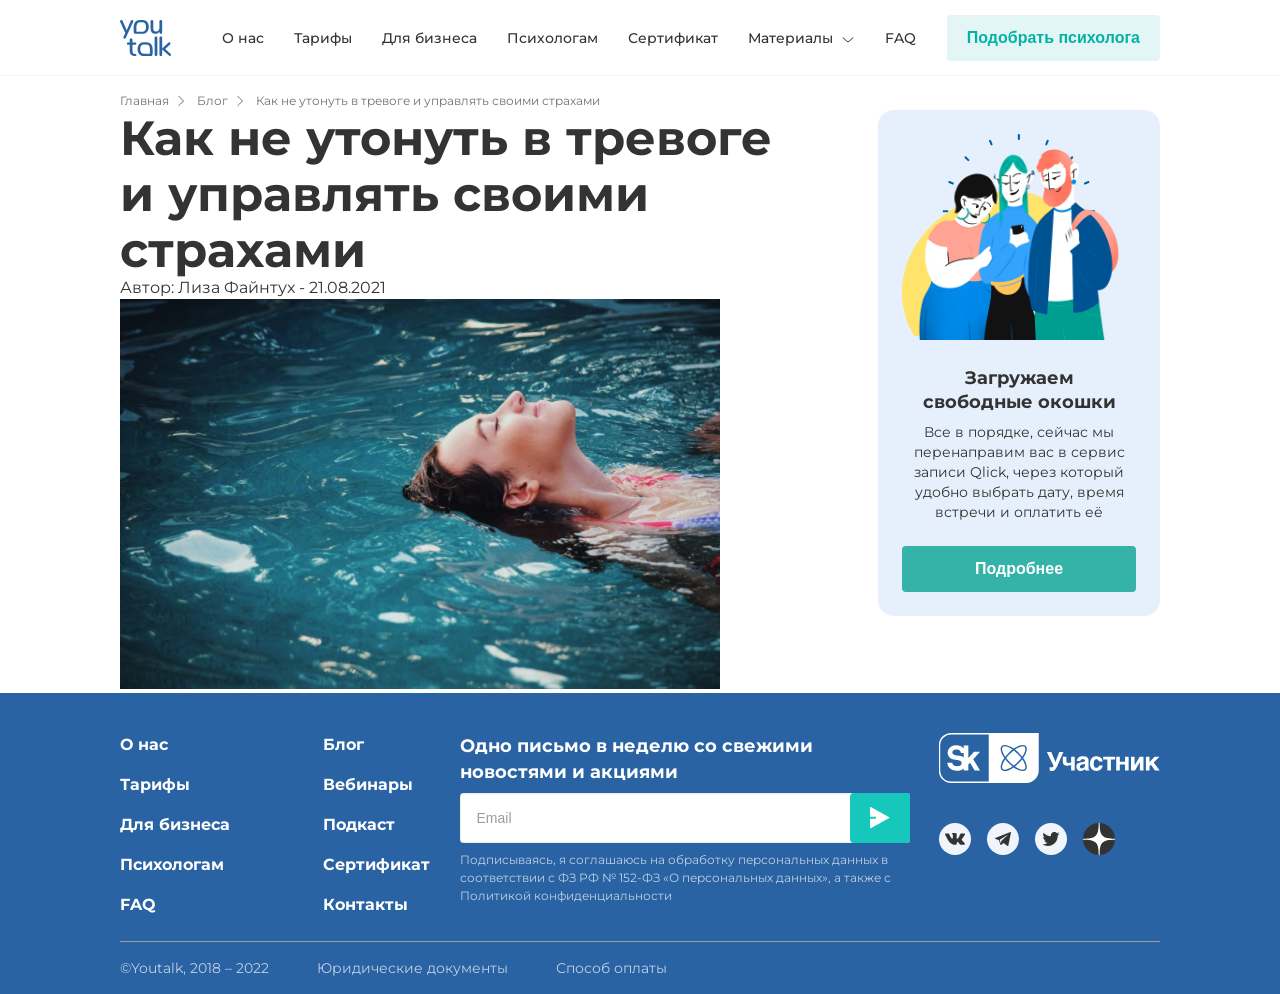
==== pages/article.html @ 2ba2e31b "implement windows card" ====
<!DOCTYPE html>
<html>
    <head>
        <link rel="stylesheet" href="/bundles/article.css">
    </head>
    <body>
        <header class="header">
            <div class="container header__payload">
                <div class="header__left-bar">
                    <!-- youtalk logo -->
                    <svg width="51" height="36" viewBox="0 0 51 36" fill="none" xmlns="http://www.w3.org/2000/svg">
                        <g clip-path="url(#clip0_4492_2245)">
                        <path d="M13.3302 1.2804C13.3303 1.11943 13.2953 0.960409 13.2279 0.814578C13.1604 0.668747 13.0621 0.539666 12.9398 0.436463C12.6952 0.205117 12.3717 0.0779848 12.0367 0.0815367C11.8038 0.0777518 11.5746 0.140646 11.3756 0.262943C11.1562 0.404074 10.9896 0.614972 10.902 0.862374L6.73786 10.2114L2.56334 0.84397C2.47188 0.611079 2.31107 0.412633 2.10314 0.276053C1.89521 0.139474 1.65042 0.0715042 1.40259 0.0815367C1.04757 0.079776 0.703499 0.205576 0.431833 0.436463C0.296375 0.538044 0.186622 0.670551 0.111538 0.823162C0.036454 0.975774 -0.00183214 1.14416 -0.000193683 1.31458C-0.00164511 1.48194 0.034856 1.64742 0.106512 1.79833L5.31166 12.9772L3.45342 16.9839C3.3752 17.1552 3.3293 17.3398 3.31809 17.5281C3.31575 17.6859 3.35009 17.8421 3.41834 17.9841C3.48659 18.1261 3.58685 18.25 3.71107 18.3458C3.95587 18.5555 4.26716 18.6694 4.58814 18.6665C4.82369 18.6655 5.05368 18.5941 5.24919 18.4614C5.46262 18.3199 5.62866 18.1164 5.72546 17.8778L13.2235 1.79833C13.2944 1.63509 13.3308 1.45867 13.3302 1.2804Z" fill="#2963A3"/>
                        <path d="M39.5071 12.5118C39.4991 12.6807 39.5263 12.8493 39.5868 13.0069C39.6473 13.1645 39.7399 13.3075 39.8585 13.4267C39.982 13.5416 40.1267 13.6306 40.2844 13.6888C40.442 13.747 40.6095 13.7732 40.7772 13.7659C41.1428 13.7818 41.5002 13.6536 41.774 13.4083C41.9002 13.2915 42.0001 13.1486 42.067 12.9894C42.1339 12.8302 42.1662 12.6584 42.1618 12.4855V1.3908C42.1708 1.21084 42.1431 1.03093 42.0804 0.862232C42.0178 0.693535 41.9214 0.539656 41.7974 0.410152C41.5163 0.179307 41.1644 0.0543847 40.8022 0.0567829C40.4399 0.0591811 40.0897 0.188751 39.8116 0.423298C39.6856 0.549219 39.587 0.700291 39.522 0.866874C39.457 1.03346 39.4271 1.21189 39.4343 1.3908V7.79787C39.4343 8.94064 39.115 9.85819 38.4765 10.5505C38.1492 10.8971 37.7523 11.1689 37.3123 11.3476C36.8724 11.5262 36.3997 11.6077 35.926 11.5864C35.029 11.5864 34.3636 11.3322 33.9298 10.8239C33.4961 10.3157 33.28 9.52693 33.2818 8.45777V1.3908C33.2908 1.21084 33.2631 1.03093 33.2005 0.862232C33.1378 0.693535 33.0414 0.539656 32.9174 0.410152C32.7839 0.287248 32.6274 0.192539 32.4571 0.131589C32.2868 0.0706386 32.1062 0.0446762 31.9258 0.0552264C31.7423 0.044194 31.5584 0.0698661 31.3846 0.130771C31.2109 0.191677 31.0508 0.286617 30.9134 0.410152C30.7882 0.538814 30.6911 0.692558 30.6284 0.861466C30.5656 1.03037 30.5386 1.2107 30.5491 1.3908V8.48932C30.5491 12.0508 32.1505 13.8316 35.3534 13.8316C36.2042 13.8433 37.0441 13.6371 37.7946 13.2322C38.523 12.833 39.1186 12.2258 39.5071 11.4865V12.5118Z" fill="#2963A3"/>
                        <path d="M15.3551 33.8917L14.5977 33.8364C13.8794 33.7821 13.3442 33.5551 12.992 33.1555C12.6432 32.7559 12.4714 32.1275 12.4714 31.2731V24.6767H15.1339C15.4483 24.7007 15.7604 24.6071 16.0109 24.4138C16.1171 24.3137 16.2 24.191 16.2536 24.0546C16.3071 23.9182 16.33 23.7715 16.3207 23.6251C16.329 23.4788 16.3055 23.3324 16.2521 23.1962C16.1986 23.0599 16.1163 22.9371 16.0109 22.8364C15.7647 22.6328 15.4515 22.5305 15.1339 22.5498H12.461V19.7419C12.4712 19.5607 12.4427 19.3794 12.3776 19.2103C12.3125 19.0411 12.2123 18.888 12.0837 18.7613C11.8092 18.5154 11.4508 18.3871 11.0843 18.4037C10.9052 18.3942 10.7261 18.4207 10.5572 18.4817C10.3883 18.5426 10.2331 18.6367 10.1005 18.7587C9.97531 18.8873 9.8782 19.0411 9.81544 19.21C9.75268 19.3789 9.72567 19.5592 9.73614 19.7393V22.5498H8.11734C7.79965 22.5299 7.48629 22.6323 7.24028 22.8364C7.13405 22.9366 7.05098 23.0592 6.997 23.1955C6.94302 23.3319 6.91945 23.4785 6.92797 23.6251C6.92797 24.3262 7.32443 24.6767 8.11734 24.6767H9.73614V31.0838C9.73614 32.6271 10.0953 33.797 10.8162 34.5857C11.5371 35.3745 12.6224 35.8267 14.0798 35.9371L14.8086 35.9897C15.2321 36.0514 15.6639 35.9701 16.037 35.7583C16.1722 35.6685 16.282 35.5447 16.3555 35.399C16.4289 35.2533 16.4636 35.0908 16.456 34.9275C16.4634 34.7955 16.4441 34.6633 16.3994 34.539C16.3547 34.4147 16.2854 34.3009 16.1957 34.2045C15.959 34.0065 15.6624 33.8961 15.3551 33.8917Z" fill="#2963A3"/>
                        <path d="M36.0118 16.4976C35.6534 16.4854 35.3031 16.6071 35.028 16.8394C34.8939 16.9653 34.7892 17.1198 34.7217 17.2917C34.6541 17.4637 34.6254 17.6486 34.6376 17.8332V34.683C34.6246 34.8657 34.6529 35.0489 34.7206 35.2189C34.7882 35.3888 34.8934 35.5409 35.028 35.6636C35.3067 35.8877 35.6558 36.0034 36.0118 35.9896C36.3648 36.0049 36.7111 35.8889 36.9851 35.6636C37.1159 35.5385 37.2176 35.3857 37.2828 35.2161C37.3481 35.0465 37.3753 34.8644 37.3625 34.683V17.8332C37.3745 17.6498 37.347 17.466 37.2819 17.2944C37.2167 17.1228 37.1155 16.9676 36.9851 16.8394C36.7147 16.606 36.3672 16.484 36.0118 16.4976Z" fill="#2963A3"/>
                        <path d="M50.5131 33.6997L45.2247 28.9831L50.0291 24.54C50.1683 24.4229 50.2814 24.2773 50.3608 24.1128C50.4402 23.9482 50.4841 23.7686 50.4897 23.5856C50.4811 23.2483 50.3445 22.9273 50.1081 22.689C49.8716 22.4506 49.5536 22.3133 49.2197 22.3053C48.8832 22.327 48.5664 22.473 48.3296 22.7154L42.1771 28.5204V17.8332C42.1897 17.6498 42.1624 17.4658 42.0972 17.2941C42.032 17.1225 41.9305 16.9673 41.7997 16.8394C41.5303 16.606 41.1836 16.4839 40.829 16.4976C40.4698 16.4853 40.1186 16.6069 39.8426 16.8394C39.7085 16.9653 39.6038 17.1198 39.5363 17.2918C39.4687 17.4637 39.44 17.6487 39.4522 17.8332V34.6593C39.44 34.8443 39.4687 35.0296 39.5362 35.202C39.6037 35.3743 39.7084 35.5293 39.8426 35.6557C40.119 35.8873 40.4701 36.008 40.829 35.9949C41.1833 36.0094 41.53 35.8882 41.7997 35.6557C41.9306 35.5273 42.0321 35.3717 42.0973 35.1996C42.1624 35.0275 42.1897 34.8431 42.1771 34.6593V29.6115L48.8969 35.6084C49.1412 35.8532 49.4716 35.9903 49.8156 35.9896C49.9738 35.9905 50.1303 35.9568 50.2745 35.891C50.4187 35.8253 50.5471 35.7289 50.6511 35.6084C50.8844 35.3667 51.0135 35.0416 51.0102 34.704C51.0095 34.5092 50.9643 34.3173 50.8781 34.1431C50.7918 33.9689 50.667 33.8171 50.5131 33.6997Z" fill="#2963A3"/>
                        <path d="M15.3343 13.8212H22.33C23.5218 13.8473 24.6994 13.5563 25.7446 12.9773C26.719 12.417 27.5076 11.5782 28.0114 10.5664C28.5603 9.4342 28.8325 8.18555 28.8052 6.92515C28.8357 5.65685 28.5634 4.39979 28.0114 3.26021C27.5092 2.24593 26.7203 1.40505 25.7446 0.844087C24.6994 0.265099 23.5218 -0.0259512 22.33 0.000152312H20.1204C18.9295 -0.0259836 17.7527 0.265083 16.7085 0.844087C15.7316 1.40353 14.9423 2.24482 14.4416 3.26021C13.8888 4.39956 13.6156 5.65664 13.6452 6.92515V10.7794C13.6452 13.001 14.2074 13.8212 15.3343 13.8212ZM17.3695 3.41796C18.0184 2.61171 18.9354 2.20858 20.1204 2.20858H22.33C23.5168 2.20858 24.4346 2.61346 25.0835 3.42322C25.7325 4.23297 26.056 5.40028 26.0543 6.92515C26.0543 8.4693 25.7351 9.64099 25.0966 10.4402C24.4581 11.2395 23.5359 11.64 22.33 11.6417H16.43C16.43 11.6417 16.3962 8.46842 16.3962 6.92515C16.3962 5.38188 16.7215 4.23034 17.3695 3.41796Z" fill="#2963A3"/>
                        <path d="M29.6094 23.023C28.5657 22.4423 27.3887 22.1502 26.1974 22.1764H23.9878C22.7959 22.1515 21.6184 22.4434 20.5733 23.023C19.5977 23.5829 18.8087 24.4229 18.3064 25.4365C17.7604 26.5777 17.4927 27.8343 17.5257 29.1014C17.4952 30.3607 17.7629 31.609 18.3064 32.7427C18.8095 33.755 19.5983 34.594 20.5733 35.1536C21.6186 35.7322 22.7961 36.0232 23.9878 35.9975H30.9836C32.1131 35.9975 32.6726 35.1772 32.6726 32.9478V29.1014C32.7029 27.8328 32.4297 26.5756 31.8762 25.4365C31.3756 24.4218 30.5862 23.5813 29.6094 23.023ZM29.8879 33.818H23.9878C22.7855 33.818 21.8633 33.4184 21.2213 32.6191C20.5793 31.8199 20.261 30.6473 20.2662 29.1014C20.2662 27.5731 20.5898 26.4057 21.2369 25.5995C21.8841 24.7932 22.8011 24.3884 23.9878 24.3849H26.1974C27.3842 24.3849 28.302 24.7897 28.951 25.5995C29.5999 26.4092 29.9261 27.5766 29.9295 29.1014C29.9295 30.6447 29.8879 33.818 29.8879 33.818Z" fill="#2963A3"/>
                        </g>
                        <defs>
                        <clipPath id="clip0_4492_2245">
                        <rect width="51" height="36" fill="white"/>
                        </clipPath>
                        </defs>
                    </svg>
                    <ul class="header__links">
                        <li><a class="header__link" href="#">О нас</a></li>
                        <li><a class="header__link" href="#">Тарифы</a></li>
                        <li><a class="header__link" href="#">Для бизнеса</a></li>
                        <li><a class="header__link" href="#">Психологам</a></li>
                        <li><a class="header__link" href="#">Сертификат</a></li>
                        <li>
                            <a class="header__link" href="#">
                                Материалы
                                <svg width="14" height="14" viewBox="0 0 14 14" fill="none" xmlns="http://www.w3.org/2000/svg">
                                <path d="M2.09998 4.8999L6.99998 9.0999L11.9 4.8999" stroke="#333333" stroke-linecap="round" stroke-linejoin="round"/>
                                </svg>
                            </a>
                        </li>
                        <li><a class="header__link" href="#">FAQ</a></li>
                    </ul>
                </div>
                <button class="button button_variant_inverse header__pick-up-button">Подобрать психолога</button>
                <button class="header__menu-button">
                    <svg width="18" height="18" viewBox="0 0 18 18" fill="none" xmlns="http://www.w3.org/2000/svg">
                    <path d="M0 3C0 2.44772 0.447715 2 1 2H17C17.5523 2 18 2.44772 18 3C18 3.55228 17.5523 4 17 4H1C0.447716 4 0 3.55228 0 3ZM0 9C0 8.44772 0.447715 8 1 8H17C17.5523 8 18 8.44772 18 9C18 9.55228 17.5523 10 17 10H1C0.447716 10 0 9.55228 0 9ZM0 15C0 14.4477 0.447715 14 1 14H17C17.5523 14 18 14.4477 18 15C18 15.5523 17.5523 16 17 16H1C0.447716 16 0 15.5523 0 15Z" fill="#03B2A5"/>
                    </svg>  
                </button>
            </div>
        </header>
        <main class="container">
            <div class="breadcrumbs breadcrumbs_with-gap">
                <a href="#">Главная</a>
                <div class="breadcrumbs__separator">
                    <svg width="16" height="16" viewBox="0 0 16 16" fill="none" xmlns="http://www.w3.org/2000/svg">
                    <g clip-path="url(#clip0_4492_2226)">
                    <path d="M5.8125 12.6875L7.375 11.125L10.5 8L7.375 4.875L5.8125 3.3125" stroke="#333333" stroke-opacity="0.7" stroke-linecap="round" stroke-linejoin="round"/>
                    </g>
                    <defs>
                    <clipPath id="clip0_4492_2226">
                    <rect width="16" height="16" fill="white" transform="matrix(0 1 1 0 0 0)"/>
                    </clipPath>
                    </defs>
                    </svg>
                </div>
                <a href="#">Блог</a>
                <div class="breadcrumbs__separator">
                    <svg width="16" height="16" viewBox="0 0 16 16" fill="none" xmlns="http://www.w3.org/2000/svg">
                    <g clip-path="url(#clip0_4492_2226)">
                    <path d="M5.8125 12.6875L7.375 11.125L10.5 8L7.375 4.875L5.8125 3.3125" stroke="#333333" stroke-opacity="0.7" stroke-linecap="round" stroke-linejoin="round"/>
                    </g>
                    <defs>
                    <clipPath id="clip0_4492_2226">
                    <rect width="16" height="16" fill="white" transform="matrix(0 1 1 0 0 0)"/>
                    </clipPath>
                    </defs>
                    </svg>
                </div>
                <a href="#">
                    Как не утонуть в тревоге и управлять своими страхами
                </a>
            </div>
            <div class="article-payload">
                <div class="article-col">
                    <h1 class="title article__title">
                        Как не утонуть в тревоге и управлять своими страхами
                    </h1>
                    <div>
                        Автор: Лиза Файнтух - 21.08.2021
                    </div>
                    <img src="/assets/images/swimming.png" alt="Article Image" />
                </div>
                <div class="promo-cards-col">
                    <div class="promo-card-windows">
                        <div class="promo-card-windows__image-container">                     
                            <img class="promo-card-windows__image" src="/assets/images/people.png" alt="People" />
                            <div class="promo-card-windows__image-round">
                                <svg width="194" height="145" viewBox="0 0 194 145" fill="none" xmlns="http://www.w3.org/2000/svg">
                                <path d="M91.8184 1.99722C2.36349 20.8149 -37.3092 120.636 44.7972 179.284C126.904 237.931 194.489 178.708 193.796 122.057C193.104 65.4061 165.931 -13.5885 91.8184 1.99722Z" fill="#FFE36B"/>
                                </svg>
                            </div>
                            <div class="promo-card-windows__image-background">
                                <svg width="153" height="133" viewBox="0 0 153 133" fill="none" xmlns="http://www.w3.org/2000/svg">
                                <path fill-rule="evenodd" clip-rule="evenodd" d="M130.354 130.299C130.782 130.72 130.793 131.413 130.37 131.84C129.948 132.268 129.262 132.257 128.845 131.824L126.193 129.065C125.809 128.665 125.818 128.026 126.208 127.632C126.598 127.237 127.23 127.227 127.626 127.616L130.354 130.299ZM7.21124 107.369C6.66258 107.608 6.02542 107.353 5.79651 106.795C5.56761 106.237 5.83901 105.6 6.39418 105.376L9.93015 103.953C10.4423 103.746 11.0222 104 11.2334 104.515C11.4446 105.03 11.2118 105.623 10.7057 105.844L7.21124 107.369ZM146.344 105.376C146.899 105.6 147.17 106.237 146.942 106.795C146.713 107.353 146.075 107.608 145.527 107.369L142.032 105.844C141.526 105.623 141.293 105.03 141.505 104.515C141.716 104 142.296 103.746 142.808 103.953L146.344 105.376ZM1.09337 78.3131C0.493703 78.3216 4.74865e-06 77.8368 4.80167e-06 77.2303C4.85469e-06 76.6239 0.493688 76.1391 1.09334 76.1476L4.88917 76.2011C5.44349 76.2089 5.88587 76.6697 5.88587 77.2303C5.88587 77.791 5.44349 78.2518 4.88916 78.2596L1.09337 78.3131ZM152.738 77.2304C152.738 77.8368 152.244 78.3216 151.645 78.3131L147.849 78.2596C147.295 78.2518 146.852 77.791 146.852 77.2304C146.852 76.6697 147.295 76.2089 147.849 76.2011L151.645 76.1476C152.244 76.1391 152.738 76.6239 152.738 77.2304ZM6.39419 49.0847C5.83901 48.8612 5.56762 48.2239 5.79652 47.6657C6.02543 47.1075 6.66259 46.8527 7.21125 47.0921L10.7056 48.617C11.2118 48.8378 11.4446 49.4309 11.2334 49.9458C11.0223 50.4607 10.4423 50.7143 9.93015 50.5081L6.39419 49.0847ZM145.527 47.0921C146.075 46.8527 146.713 47.1075 146.942 47.6657C147.17 48.2239 146.899 48.8612 146.344 49.0847L142.808 50.5081C142.296 50.7143 141.716 50.4607 141.505 49.9458C141.293 49.4309 141.526 48.8378 142.032 48.617L145.527 47.0921ZM128.845 22.6366C129.262 22.2033 129.948 22.193 130.37 22.6203C130.793 23.0476 130.782 23.7409 130.354 24.1621L127.626 26.8443C127.23 27.2333 126.598 27.2237 126.208 26.8292C125.818 26.4346 125.809 25.7955 126.193 25.3955L128.845 22.6366ZM22.3841 24.1621C21.9557 23.7409 21.9454 23.0476 22.368 22.6203C22.7905 22.193 23.476 22.2034 23.8926 22.6366L26.5449 25.3955C26.9295 25.7955 26.92 26.4346 26.5299 26.8292C26.1397 27.2237 25.5078 27.2333 25.1122 26.8443L22.3841 24.1621ZM46.5669 7.29266C46.3302 6.73782 46.5821 6.09348 47.1341 5.862C47.686 5.63051 48.3162 5.90494 48.5372 6.46639L49.9448 10.0423C50.1487 10.5602 49.8979 11.1466 49.3888 11.3602C48.8796 11.5737 48.2931 11.3383 48.0747 10.8265L46.5669 7.29266ZM104.201 6.46638C104.422 5.90494 105.052 5.63051 105.604 5.862C106.156 6.09349 106.408 6.73783 106.171 7.29267L104.663 10.8265C104.445 11.3383 103.858 11.5737 103.349 11.3602C102.84 11.1466 102.589 10.5601 102.793 10.0422L104.201 6.46638ZM76.369 0.000100135C76.9687 0.000100188 77.4481 0.499353 77.4397 1.10578L77.3868 4.94441C77.3791 5.50498 76.9234 5.95235 76.369 5.95235C75.8146 5.95235 75.359 5.50497 75.3513 4.94439L75.2983 1.1058C75.29 0.499368 75.7693 0.000100083 76.369 0.000100135Z" fill="#0063A8"/>
                                </svg>    
                            </div>
                        </div>
                        <div>
                            <h5 class="promo-card-windows__title">
                                Загружаем <br>
                                свободные окошки       
                            </h5>
                            <p class="promo-card-windows__description">
                                Все в порядке, сейчас мы перенаправим вас в сервис записи Qlick, через который удобно выбрать дату,  время встречи и оплатить её
                            </p>
                        </div>
                        <button class="button button_variant_primary">
                            Подробнее
                        </button>
                    </div>
                </div>
            </div>
        </main>
        <footer class="footer">
            <div class="container footer__container">
                <div class="footer__payload">
                    <div class="footer__links-block">
                        <ul class="footer__links">
                            <li><a class="footer__link" href="#">О нас</a></li>
                            <li><a class="footer__link" href="#">Тарифы</a></li>
                            <li><a class="footer__link" href="#">Для бизнеса</a></li>
                            <li><a class="footer__link" href="#">Психологам</a></li>
                            <li><a class="footer__link" href="#">FAQ</a></li>
                        </ul>
                        <ul class="footer__links">
                            <li><a class="footer__link" href="#">Блог</a></li>
                            <li><a class="footer__link" href="#">Вебинары</a></li>
                            <li><a class="footer__link" href="#">Подкаст</a></li>
                            <li><a class="footer__link" href="#">Сертификат</a></li>
                            <li><a class="footer__link" href="#">Контакты</a></li>
                        </ul>
                    </div>
                    <div class="subscribe-form footer__form">
                        <h5 class="subscribe-form__header">
                            Одно письмо в неделю со свежими новостями и акциями
                        </h5>
                        <div class="input-container">
                            <input class="input-container__input" type="email" placeholder="Email" />
                            <button class="input-container__button">
                                <svg width="20" height="22" viewBox="0 0 20 22" fill="none" xmlns="http://www.w3.org/2000/svg">
                                <path d="M0 11.6539H6V9.65391H0V0.499914C1.48755e-05 0.413029 0.0226703 0.327647 0.0657334 0.252184C0.108797 0.176722 0.170781 0.113783 0.245577 0.0695715C0.320372 0.0253602 0.405398 0.00140242 0.492273 5.97216e-05C0.579148 -0.00128298 0.664873 0.0200357 0.741 0.0619144L19.203 10.2159C19.2814 10.2591 19.3468 10.3225 19.3923 10.3995C19.4378 10.4766 19.4618 10.5644 19.4618 10.6539C19.4618 10.7434 19.4378 10.8313 19.3923 10.9083C19.3468 10.9853 19.2814 11.0488 19.203 11.0919L0.741 21.2459C0.664873 21.2878 0.579148 21.3091 0.492273 21.3078C0.405398 21.3064 0.320372 21.2825 0.245577 21.2383C0.170781 21.194 0.108797 21.1311 0.0657334 21.0556C0.0226703 20.9802 1.48755e-05 20.8948 0 20.8079V11.6539Z" fill="white"/>
                                </svg>                                    
                            </button>
                        </div>
                        <p class="subscribe-form__disclaimer">
                            Подписываясь, я соглашаюсь на обработку персональных данных в соответствии с ФЗ РФ № 152-ФЗ «О персональных данных», а также с Политикой конфиденциальности
                        </p>
                    </div>
                    <div class="footer__social-links">
                        <div class="svg-container">
                            <svg width="221" height="50" viewBox="0 0 221 50" fill="none" xmlns="http://www.w3.org/2000/svg">
                            <g clip-path="url(#clip0_4492_1623)">
                            <path d="M83.2307 23.751C86.2668 19.2628 87.1299 15.3838 85.7388 13.9927C85.3022 13.5662 84.6421 13.3428 83.779 13.3428C81.8801 13.3428 79.0775 14.409 75.9805 16.5008C77.2701 17.4959 78.5597 18.623 79.829 19.8923C81.0983 21.1616 82.2355 22.4512 83.2205 23.7408L83.2307 23.751Z" fill="white"/>
                            <path d="M69.646 19.9021C70.9152 18.6328 72.2049 17.4955 73.4945 16.5105C70.3974 14.4187 67.5948 13.3525 65.6959 13.3525C64.8429 13.3525 64.1728 13.5658 63.7361 14.0024C62.345 15.3936 63.2081 19.2624 66.2442 23.7607C67.2394 22.4711 68.3767 21.1815 69.6358 19.9122L69.646 19.9021Z" fill="white"/>
                            <path d="M82.3354 24.9998C81.3403 23.6695 80.1624 22.2987 78.8017 20.938C77.441 19.5773 76.0702 18.3994 74.74 17.4043C73.4098 18.3994 72.0389 19.5773 70.6782 20.938C69.3176 22.2987 68.1397 23.6695 67.1445 24.9998C68.1397 26.33 69.3176 27.7008 70.6782 29.0615C72.0389 30.4222 73.4098 31.6001 74.74 32.5952C76.0702 31.6001 77.441 30.4222 78.8017 29.0615C80.1624 27.7008 81.3403 26.33 82.3354 24.9998Z" fill="white"/>
                            <path d="M66.256 26.249C63.2198 30.7372 62.3567 34.6162 63.7478 36.0073C65.139 37.3985 69.0078 36.5354 73.5062 33.4891C72.2166 32.4939 70.927 31.3567 69.6577 30.0975C68.3884 28.8282 67.2511 27.5386 66.2661 26.249H66.256Z" fill="white"/>
                            <path d="M52.0269 0H12.2422C5.33723 0 -0.257812 5.59505 -0.257812 12.5V37.5C-0.257812 44.405 5.33723 50 12.2422 50H87.2422C94.1471 50 99.7422 44.405 99.7422 37.5V0H52.0269ZM49.7422 48.5378H12.2422C6.15974 48.5378 1.20441 43.5825 1.20441 37.5V12.5C1.20441 6.41755 6.15974 1.46223 12.2422 1.46223H49.7422V48.5378ZM86.7751 37.0329C86.0541 37.7539 85.0184 38.0991 83.7897 38.0991C81.3628 38.0991 78.1236 36.7689 74.7422 34.3928C71.3608 36.7689 68.1216 38.0991 65.6947 38.0991C64.4558 38.0991 63.4302 37.7539 62.7093 37.0329C60.5667 34.8903 61.7548 30.1076 65.3393 25C61.7548 19.8924 60.5667 15.1097 62.7093 12.9671C64.8519 10.8245 69.6346 12.0126 74.7422 15.5971C79.8498 12.0126 84.6325 10.8245 86.7751 12.9671C88.9177 15.1097 87.7296 19.8924 84.1451 25C87.7296 30.1076 88.9177 34.8903 86.7751 37.0329Z" fill="white"/>
                            <path d="M79.8407 30.0975C78.5714 31.3668 77.2818 32.5041 75.9922 33.4891C80.4804 36.5252 84.3594 37.3883 85.7505 36.0073C87.1417 34.6162 86.2785 30.7474 83.2424 26.249C82.2473 27.5386 81.11 28.8282 79.8508 30.0975H79.8407Z" fill="white"/>
                            <path d="M10.2926 15.2113C8.95222 16.8867 8.35312 19.1715 8.76945 21.0297C9.84581 25.8429 14.3137 26.6146 17.5936 27.0411C20.1829 27.3762 22.6606 27.8534 22.5997 30.1585C22.5286 32.5549 19.8275 33.1438 18.0505 33.1438C13.4303 33.1438 13.278 29.732 13.278 29.732H8.3125C8.38358 31.0114 8.76945 33.0728 10.3535 34.8396C12.0798 36.7791 14.6793 37.7539 18.0607 37.7539C20.6602 37.7539 23.0261 36.9111 24.7118 35.4083V37.4696H29.3421V31.5699L30.977 29.7726L35.6582 37.4696H41.0501L34.2365 26.2084L41.0501 18.745H35.0489L29.3421 25.0001V12.5001H24.7118V15.526C24.5595 15.3331 24.397 15.1402 24.2244 14.9472C22.5387 13.1601 20.1119 12.2563 17.0046 12.2563C13.4201 12.2563 11.3791 13.8607 10.2926 15.2113ZM17.0859 16.5923C19.1675 16.5923 21.2491 17.0594 22.0412 19.9533H24.7016V24.3806C21.3811 21.6491 14.1716 23.3652 13.3998 19.9635C12.9937 18.1763 14.7707 16.5923 17.0859 16.5923Z" fill="white"/>
                            <path d="M111.538 34.3421C111.852 34.4437 112.208 34.4944 112.624 34.4944C113.142 34.4944 113.558 34.3421 113.873 34.0273C114.188 33.7125 114.391 33.2962 114.493 32.8393L107.902 18.8872H112.289L116.513 28.8994L120.22 18.8872H124.393L118.453 32.6362C117.671 34.4538 116.869 35.8043 115.985 36.6573C115.102 37.5407 114.147 37.9774 113.081 37.9774C112.716 37.9774 112.431 37.9774 112.198 37.9266C111.934 37.8961 111.731 37.8454 111.548 37.7946L111.05 37.6423C110.918 37.5915 110.786 37.5407 110.664 37.5103V33.9867C110.898 34.139 111.182 34.271 111.517 34.3523L111.538 34.3421Z" fill="white"/>
                            <path d="M131.543 32.2707C131.279 32.3519 130.995 32.4027 130.69 32.4737C130.375 32.5245 130.04 32.5753 129.705 32.6058C129.37 32.6565 129.035 32.6565 128.72 32.6565C127.918 32.6565 127.238 32.5753 126.618 32.4534C126.019 32.3011 125.501 32.0879 125.085 31.7833C124.669 31.4685 124.354 31.0521 124.151 30.5343C123.948 30.0367 123.836 29.4173 123.836 28.6963V23.7207H127.41V27.9957C127.41 28.3815 127.461 28.7268 127.563 28.9502C127.644 29.2142 127.796 29.4173 127.999 29.5696C128.202 29.7219 128.436 29.8336 128.751 29.8844C129.065 29.9352 129.421 29.9656 129.837 29.9656C130.457 29.9656 130.924 29.9149 131.289 29.8133C131.655 29.6813 131.939 29.5493 132.142 29.4274V23.7207H135.717V37.5205H132.142V32.0777C131.99 32.1285 131.777 32.2097 131.523 32.2808L131.543 32.2707Z" fill="white"/>
                            <path d="M149.588 35.7945C149.619 36.0585 149.69 36.2921 149.771 36.4139C149.852 36.5967 149.923 36.6983 150.035 36.7795C150.137 36.8607 150.218 36.9115 150.35 36.9318V37.5005H146.38L146.176 36.8506C146.075 36.5866 146.044 36.2819 146.044 35.8859L145.242 36.6881C144.958 36.9217 144.674 37.1247 144.339 37.3075C144.003 37.4903 143.638 37.6426 143.201 37.7442C142.765 37.8457 142.247 37.8965 141.648 37.8965C141.049 37.8965 140.46 37.8152 139.932 37.6325C139.414 37.4497 138.977 37.1654 138.581 36.8303C138.215 36.4647 137.911 36.0281 137.698 35.4797C137.495 34.9619 137.383 34.3425 137.383 33.6418C137.383 33.0732 137.464 32.5553 137.647 32.0577C137.83 31.5602 138.083 31.154 138.398 30.7884C138.733 30.4229 139.129 30.1182 139.586 29.8847C140.053 29.6207 140.571 29.4684 141.17 29.3871L144.674 28.8693C144.806 28.8388 144.938 28.8388 145.09 28.788C145.242 28.7576 145.374 28.7068 145.506 28.6052C145.638 28.524 145.74 28.4225 145.821 28.2905C145.902 28.1381 145.953 27.9554 145.953 27.7218C145.953 27.4883 145.902 27.2852 145.852 27.1024C145.77 26.8993 145.648 26.7368 145.486 26.6048C145.303 26.4525 145.1 26.3408 144.816 26.2697C144.531 26.1885 144.166 26.1682 143.75 26.1682C143.252 26.1682 142.897 26.219 142.612 26.3002C142.298 26.4018 142.064 26.5642 141.912 26.7165C141.729 26.8993 141.597 27.1024 141.526 27.3156L141.373 28.0671H137.799C137.799 27.9148 137.83 27.6812 137.88 27.3664C137.931 27.0821 138.033 26.747 138.195 26.3814C138.327 26.0464 138.561 25.6808 138.815 25.3152C139.079 24.9497 139.414 24.6146 139.881 24.2998C140.297 24.0155 140.845 23.7515 141.465 23.5687C142.084 23.3859 142.815 23.2844 143.699 23.2539C144.917 23.2539 145.933 23.3859 146.705 23.6195C147.456 23.8835 148.055 24.2186 148.492 24.6044C148.908 25.0208 149.192 25.4574 149.345 25.955C149.477 26.4525 149.548 26.9399 149.548 27.4375V34.7486C149.548 35.165 149.578 35.5 149.629 35.7641L149.588 35.7945ZM145.283 31.0728C145.049 31.1743 144.765 31.2758 144.399 31.3368L143.445 31.5195C143.029 31.6008 142.663 31.6719 142.358 31.7836C142.044 31.8851 141.79 32.0171 141.577 32.1694C141.373 32.3522 141.211 32.5553 141.109 32.7888C141.008 33.0224 140.957 33.3067 140.957 33.6723C140.957 33.9566 141.008 34.2206 141.089 34.4237C141.191 34.6572 141.323 34.8096 141.505 34.972C141.658 35.104 141.841 35.236 142.054 35.2868C142.287 35.368 142.521 35.3883 142.785 35.3883C142.917 35.3883 143.1 35.3579 143.303 35.3376C143.506 35.3071 143.719 35.2563 143.973 35.1853C144.207 35.0837 144.44 34.9822 144.674 34.8197C144.907 34.6877 145.11 34.4846 145.293 34.2511C145.496 34.0175 145.659 33.7332 145.76 33.3676C145.862 33.0325 145.943 32.6365 145.943 32.1796V30.7783C145.74 30.9103 145.506 31.0118 145.293 31.0931L145.283 31.0728Z" fill="white"/>
                            <path d="M159.599 27.6298C159.498 27.3455 159.335 27.112 159.163 26.9292C158.959 26.7261 158.726 26.5941 158.462 26.4926C158.178 26.4113 157.842 26.3606 157.446 26.3606C156.847 26.3606 156.38 26.4926 156.025 26.7769C155.659 27.0612 155.375 27.3963 155.192 27.8126C154.989 28.2493 154.877 28.7164 154.806 29.2139C154.756 29.7115 154.705 30.1684 154.705 30.6152C154.705 31.062 154.735 31.5494 154.786 32.0368C154.837 32.5547 154.938 32.9913 155.152 33.4077C155.334 33.824 155.588 34.1896 155.984 34.4434C156.35 34.7277 156.837 34.8597 157.467 34.8597C157.883 34.8597 158.249 34.7785 158.553 34.5957C158.838 34.4434 159.102 34.2302 159.305 33.9966C159.508 33.7326 159.67 33.4788 159.772 33.1944C159.853 32.9304 159.904 32.6766 159.904 32.443H163.641C163.641 32.6766 163.61 32.9609 163.539 33.3264C163.438 33.7123 163.305 34.0779 163.123 34.4942C162.94 34.8801 162.686 35.2964 162.392 35.7127C162.057 36.129 161.691 36.4946 161.224 36.7992C160.757 37.1343 160.239 37.3983 159.619 37.6014C159 37.8045 158.269 37.9162 157.467 37.9162C156.431 37.9162 155.497 37.7639 154.695 37.4491C153.892 37.114 153.212 36.6469 152.674 36.0275C152.126 35.4081 151.709 34.6567 151.425 33.7225C151.141 32.8187 150.988 31.7728 150.988 30.6152C150.988 29.4576 151.141 28.3813 151.455 27.4775C151.77 26.5941 152.207 25.8224 152.775 25.1928C153.344 24.5734 154.024 24.1063 154.827 23.7915C155.609 23.4564 156.512 23.2939 157.477 23.2939C157.893 23.2939 158.33 23.3447 158.797 23.3955C159.234 23.4463 159.68 23.5783 160.117 23.7306C160.554 23.9134 160.97 24.1164 161.386 24.3805C161.772 24.6445 162.138 24.9796 162.473 25.3654C162.788 25.7513 163.041 26.2184 163.255 26.7363C163.458 27.2541 163.59 27.8736 163.641 28.5742H159.904C159.823 28.2086 159.751 27.8736 159.619 27.6197L159.599 27.6298Z" fill="white"/>
                            <path d="M176.109 23.7104V26.6146H171.935V37.5102H168.361V26.6146H164.188V23.7104H176.119H176.109Z" fill="white"/>
                            <path d="M186.061 28.6963V23.7207H189.635V37.5205H186.061V31.6106H180.801V37.5205H177.227V23.7207H180.801V28.6963H186.061Z" fill="white"/>
                            <path d="M195.664 32.2198L200.701 23.7104H204.458V37.5102H200.883V29.1836H200.833L195.959 37.5102H192.039V23.7104H195.613V32.2198H195.664Z" fill="white"/>
                            <path d="M215.651 23.7103H220.423L214.717 29.4374L220.657 37.5H215.986L211.944 31.6612L210.492 33.1437V37.5H206.918V23.7002H210.492V28.9398L215.651 23.7002V23.7103Z" fill="white"/>
                            </g>
                            <defs>
                            <clipPath id="clip0_4492_1623">
                            <rect width="221" height="50" fill="white"/>
                            </clipPath>
                            </defs>
                            </svg>                           
                        </div>
                        <div class="social-media-links">
                            <a class="social-media-links__link" href="#">
                                <svg width="32" height="32" viewBox="0 0 32 32" fill="none" xmlns="http://www.w3.org/2000/svg">
                                <g clip-path="url(#clip0_4492_1607)">
                                <rect width="32" height="32" rx="16" fill="#EFF5FB"/>
                                <g clip-path="url(#clip1_4492_1607)">
                                <path d="M25.8217 20.5411C25.768 20.4479 25.4355 19.6996 23.8353 18.1615C22.1602 16.551 22.3852 16.8125 24.4029 14.0277C25.6317 12.3318 26.123 11.296 25.9692 10.8533C25.823 10.4312 24.9192 10.5426 24.9192 10.5426L21.9139 10.5607C21.9139 10.5607 21.6914 10.5296 21.5252 10.6319C21.3639 10.7329 21.2601 10.9659 21.2601 10.9659C21.2601 10.9659 20.7839 12.2787 20.1488 13.3947C18.81 15.7496 18.2737 15.8739 18.0549 15.7276C17.5461 15.3871 17.6736 14.3579 17.6736 13.6277C17.6736 11.3452 18.0074 10.3937 17.0223 10.1477C16.6948 10.0661 16.4548 10.0118 15.6185 10.0027C14.5459 9.99105 13.6371 10.0066 13.1233 10.2668C12.7808 10.4403 12.517 10.8274 12.6783 10.8494C12.877 10.8766 13.3271 10.975 13.5658 11.3116C13.8746 11.7453 13.8634 12.7214 13.8634 12.7214C13.8634 12.7214 14.0409 15.4078 13.4496 15.7418C13.0433 15.971 12.487 15.5036 11.2932 13.3662C10.6819 12.2722 10.2193 11.0617 10.2193 11.0617C10.2193 11.0617 10.1306 10.8364 9.97182 10.716C9.77931 10.5698 9.50929 10.5231 9.50929 10.5231L6.65158 10.5413C6.65158 10.5413 6.2228 10.5542 6.06528 10.7471C5.92527 10.9193 6.05403 11.274 6.05403 11.274C6.05403 11.274 8.2917 16.6947 10.8244 19.4277C13.1483 21.9328 15.786 21.7684 15.786 21.7684H16.9811C16.9811 21.7684 17.3424 21.727 17.5261 21.5211C17.6961 21.3321 17.6899 20.9774 17.6899 20.9774C17.6899 20.9774 17.6661 19.3163 18.4112 19.0717C19.145 18.8309 20.0876 20.677 21.0864 21.3878C21.8414 21.925 22.4152 21.8072 22.4152 21.8072L25.0867 21.7684C25.0867 21.7684 26.4843 21.6791 25.8217 20.5411Z" fill="#333333"/>
                                </g>
                                </g>
                                <defs>
                                <clipPath id="clip0_4492_1607">
                                <rect width="32" height="32" fill="white"/>
                                </clipPath>
                                <clipPath id="clip1_4492_1607">
                                <rect width="20" height="12" fill="white" transform="translate(6 10)"/>
                                </clipPath>
                                </defs>
                                </svg>                                    
                            </a>
                            <a class="social-media-links__link" href="#">
                                <svg width="32" height="32" viewBox="0 0 32 32" fill="none" xmlns="http://www.w3.org/2000/svg">
                                <g clip-path="url(#clip0_4492_1611)">
                                <rect width="32" height="32" rx="16" fill="#EFF5FB"/>
                                <g clip-path="url(#clip1_4492_1611)">
                                <path d="M8.28261 15.7694L11.9693 17.1638L13.3963 21.8146C13.4876 22.1125 13.847 22.2226 14.0856 22.0249L16.1406 20.3271C16.3561 20.1492 16.6629 20.1404 16.888 20.306L20.5946 23.0331C20.8498 23.2211 21.2113 23.0794 21.2753 22.7669L23.9906 9.53073C24.0604 9.18936 23.7295 8.90457 23.4087 9.03029L8.27829 14.9455C7.9049 15.0914 7.90815 15.6272 8.28261 15.7694ZM13.1663 16.4215L20.3716 11.9242C20.5011 11.8437 20.6343 12.0211 20.5231 12.1256L14.5767 17.7273C14.3677 17.9245 14.2329 18.1883 14.1947 18.4747L13.9921 19.996C13.9653 20.1991 13.6837 20.2193 13.6284 20.0227L12.8494 17.2486C12.7602 16.9322 12.8902 16.5943 13.1663 16.4215Z" fill="#333333"/>
                                </g>
                                </g>
                                <defs>
                                <clipPath id="clip0_4492_1611">
                                <rect width="32" height="32" fill="white"/>
                                </clipPath>
                                <clipPath id="clip1_4492_1611">
                                <rect width="16" height="14" fill="white" transform="translate(8 9)"/>
                                </clipPath>
                                </defs>
                                </svg>                                                         
                            </a>
                            <a class="social-media-links__link" href="#">
                                <svg width="32" height="32" viewBox="0 0 32 32" fill="none" xmlns="http://www.w3.org/2000/svg">
                                <g clip-path="url(#clip0_4492_1615)">
                                <rect width="32" height="32" rx="16" fill="#EFF5FB"/>
                                <g clip-path="url(#clip1_4492_1615)">
                                <path d="M24.4702 10.7133C23.834 10.9947 23.1593 11.1795 22.4685 11.2616C23.1967 10.8261 23.7416 10.1408 24.0019 9.33327C23.3185 9.73994 22.5694 10.0249 21.7885 10.1791C21.264 9.61792 20.5688 9.24574 19.811 9.12043C19.0532 8.99511 18.2752 9.12368 17.5979 9.48615C16.9207 9.84862 16.3822 10.4247 16.0661 11.1248C15.7501 11.8249 15.6742 12.6098 15.8502 13.3574C14.4645 13.288 13.1088 12.9279 11.8713 12.3005C10.6337 11.6731 9.54198 10.7925 8.66688 9.71577C8.35712 10.2478 8.19434 10.8526 8.19521 11.4683C8.19521 12.6766 8.81021 13.7441 9.74521 14.3691C9.19188 14.3517 8.65074 14.2023 8.16688 13.9333V13.9766C8.16704 14.7814 8.44552 15.5613 8.95508 16.1842C9.46465 16.807 10.1739 17.2345 10.9627 17.3941C10.4491 17.5333 9.91046 17.5538 9.38771 17.4541C9.6101 18.1468 10.0435 18.7526 10.6274 19.1867C11.2112 19.6208 11.9161 19.8614 12.6435 19.8749C11.9206 20.4427 11.0929 20.8624 10.2076 21.1101C9.32236 21.3577 8.39698 21.4285 7.48438 21.3183C9.07746 22.3428 10.932 22.8867 12.826 22.8849C19.2369 22.8849 22.7427 17.5741 22.7427 12.9683C22.7427 12.8183 22.7385 12.6666 22.7319 12.5183C23.4143 12.0251 24.0032 11.4141 24.471 10.7141L24.4702 10.7133Z" fill="#333333"/>
                                </g>
                                </g>
                                <defs>
                                <clipPath id="clip0_4492_1615">
                                <rect width="32" height="32" fill="white"/>
                                </clipPath>
                                <clipPath id="clip1_4492_1615">
                                <rect width="18" height="18" fill="white" transform="translate(7 7)"/>
                                </clipPath>
                                </defs>
                                </svg>                                                              
                            </a>
                            <a class="social-media-links__link" href="#">
                                <svg width="32" height="32" viewBox="0 0 32 32" fill="none" xmlns="http://www.w3.org/2000/svg">
                                <g clip-path="url(#clip0_4492_1620)">
                                <path d="M0 16C0 7.16343 7.16343 0 16 0C24.8366 0 32 7.16343 32 16C32 24.8366 24.8366 32 16 32C7.16343 32 0 24.8366 0 16Z" fill="#333333"/>
                                <path fill-rule="evenodd" clip-rule="evenodd" d="M15.6762 0C15.6006 6.58251 15.1702 10.2664 12.7183 12.7183C10.2664 15.1702 6.58251 15.6006 0 15.6762V16.6315C6.58251 16.707 10.2664 17.1375 12.7183 19.5894C15.1317 22.0028 15.5866 25.6099 15.6724 32H16.6353C16.721 25.6099 17.1759 22.0028 19.5894 19.5894C22.0028 17.1759 25.6099 16.721 32 16.6353V15.6723C25.6099 15.5866 22.0028 15.1317 19.5894 12.7183C17.1375 10.2664 16.707 6.58251 16.6315 0H15.6762Z" fill="white"/>
                                </g>
                                <defs>
                                <clipPath id="clip0_4492_1620">
                                <rect width="32" height="32" fill="white"/>
                                </clipPath>
                                </defs>
                                </svg>                       
                            </a>
                        </div>
                    </div>
                </div>
                <hr class="footer__divider" />
                <div class="footer__bottom">
                    <a class="footer__bottom-link" href="#">©Youtalk, 2018 – 2022</a>
                    <a class="footer__bottom-link" href="#">Юридические документы</a>
                    <a class="footer__bottom-link" href="#">Способ оплаты</a>
                </div>
            </div>
        </footer>
    </body>
</html>
---- bundles/article.css ----
/** Шрифт Montserrat */
@import 'https://fonts.googleapis.com/css2?family=Montserrat:wght@400;500;600;700;800&display=swap';

/* Обнуление некоторых дефолтных стилей */
@import '/reset.css';

/* Основные стили проекта (токены, шрифты) */
@import '/tokens.css';
@import '/main.css';

/* Стили блоков */
@import '/blocks/container/container.css';

@import '/blocks/header/header.css';

@import '/blocks/header/__pick-up-button/header__pick-up-button.css';

@import '/blocks/header/__menu-button/header__menu-button.css';

@import '/blocks/title/title.css';

@import '/blocks/breadcrumbs/breadcrumbs.css';

@import '/blocks/button/button.css';

@import '/blocks/footer/footer.css';

@import '/blocks/subscribe-form/subscribe-form.css';

@import '/blocks/input-container/input-container.css';

@import '/blocks/svg-container/svg-container.css';

@import '/blocks/social-media-links/social-media-links.css';

@import '/blocks/more-button-container/more-button-container.css';

@import '/blocks/article-payload/article-payload.css';

@import '/blocks/promo-cards-col/promo-cards-col.css';

@import '/blocks/promo-card-windows/promo-card-windows.css';

@import '/blocks/article-col/article-col.css';
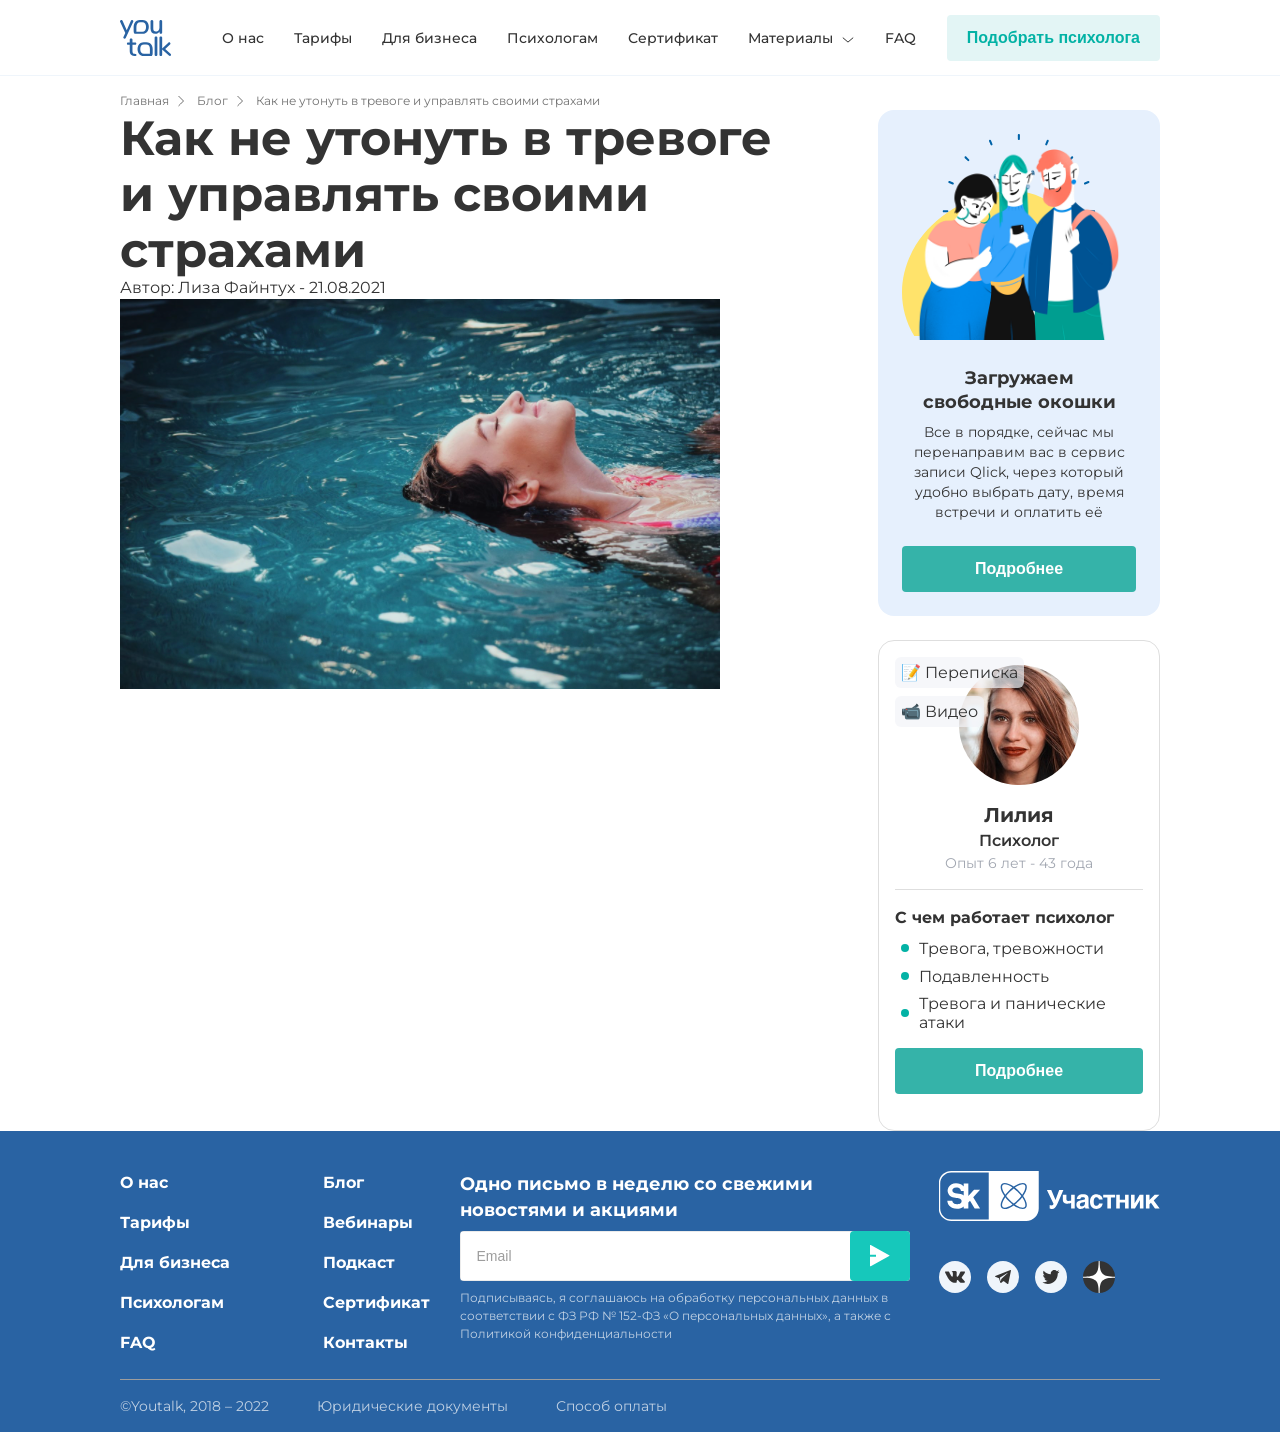
==== commit 43837ccd: "implement psycho card" ====
--- a/pages/article.html
+++ b/pages/article.html
@@ -119,6 +119,44 @@
                             Подробнее
                         </button>
                     </div>
+                    <div class="promo-card-psycho">
+                        <div class="promo-card-psycho__tags">
+                            <span class="promo-card-psycho__tag">
+                                📝️️ Переписка
+                            </span>
+                            <span class="promo-card-psycho__tag">
+                                📹️️ Видео
+                            </span>
+                        </div>
+                        <div class="promo-card-psycho__image-container">
+                            <img class="promo-card-psycho__image" src="/assets/images/psychologist.png" alt="Psychologist" />
+                        </div>
+                        <div class="promo-card-psycho__personal-info">
+                            <h6 class="promo-card-psycho__title">
+                                Лилия
+                            </h6>
+                            <p class="promo-card-psycho__post">
+                                Психолог
+                            </p>
+                            <p class="promo-card-psycho__description">
+                                Опыт 6 лет - 43 года
+                            </p>
+                        </div>
+                        <hr class="promo-card-psycho__divider" />
+                        <div class="promo-card-psycho__specializations">
+                            <p class="promo-card-psycho__specializations-title">
+                                С чем работает психолог
+                            </p>
+                            <ul class="list list_style_dot">
+                                <li>Тревога, тревожности</li>
+                                <li>Подавленность</li>
+                                <li>Тревога и панические атаки</li>
+                            </ul>
+                        </div>
+                        <button type="button" class="button button_variant_primary promo-card-psycho__button">
+                            Подробнее
+                        </button>
+                    </div>
                 </div>
             </div>
         </main>
--- a/bundles/article.css
+++ b/bundles/article.css
@@ -42,3 +42,7 @@
 @import '/blocks/promo-card-windows/promo-card-windows.css';
 
 @import '/blocks/article-col/article-col.css';
+
+@import '/blocks/promo-card-psycho/promo-card-psycho.css';
+
+@import '/blocks/list/list.css';
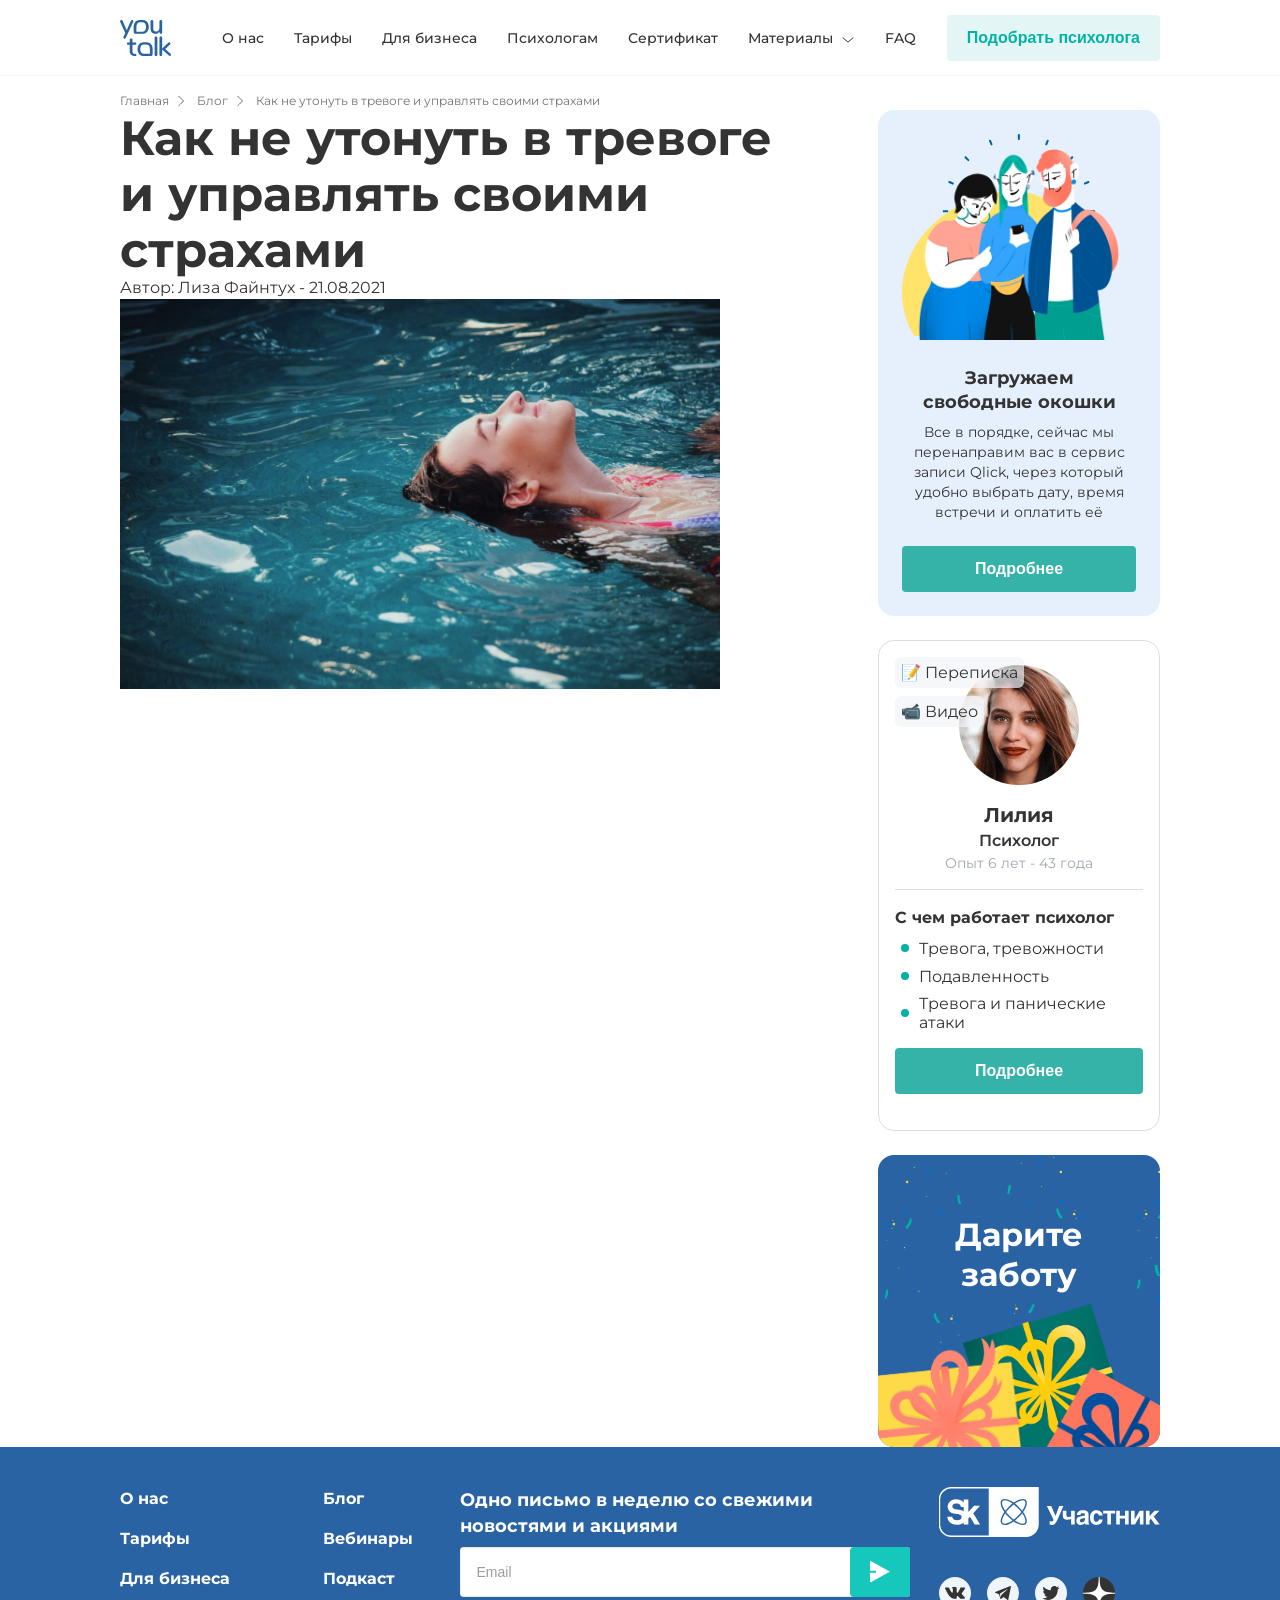
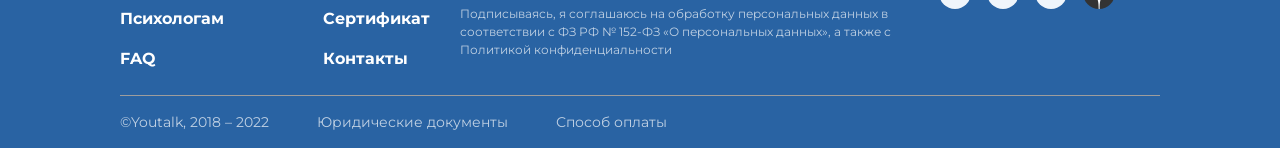
==== commit 89933799: "implement promo gift card" ====
--- a/pages/article.html
+++ b/pages/article.html
@@ -157,6 +157,17 @@
                             Подробнее
                         </button>
                     </div>
+                    <div class="promo-card-gift">
+                        <h4 class="promo-card-gift__header">
+                            Дарите
+                            <br />
+                            заботу
+                        </h4>
+                        <img class="promo-card-gift__first-gift" src="/assets/images/promo-gift/yellow.png" alt="Gift" />
+                        <img class="promo-card-gift__second-gift" src="/assets/images/promo-gift/blue.png" alt="Gift" />
+                        <img class="promo-card-gift__third-gift" src="/assets/images/promo-gift/orange.png" alt="Gift" />
+                        <img class="promo-card-gift__background" src="/assets/images/promo-gift/background.png" alt="Background" />
+                    </div>
                 </div>
             </div>
         </main>
--- a/bundles/article.css
+++ b/bundles/article.css
@@ -46,3 +46,5 @@
 @import '/blocks/promo-card-psycho/promo-card-psycho.css';
 
 @import '/blocks/list/list.css';
+
+@import '/blocks/promo-card-gift/promo-card-gift.css';
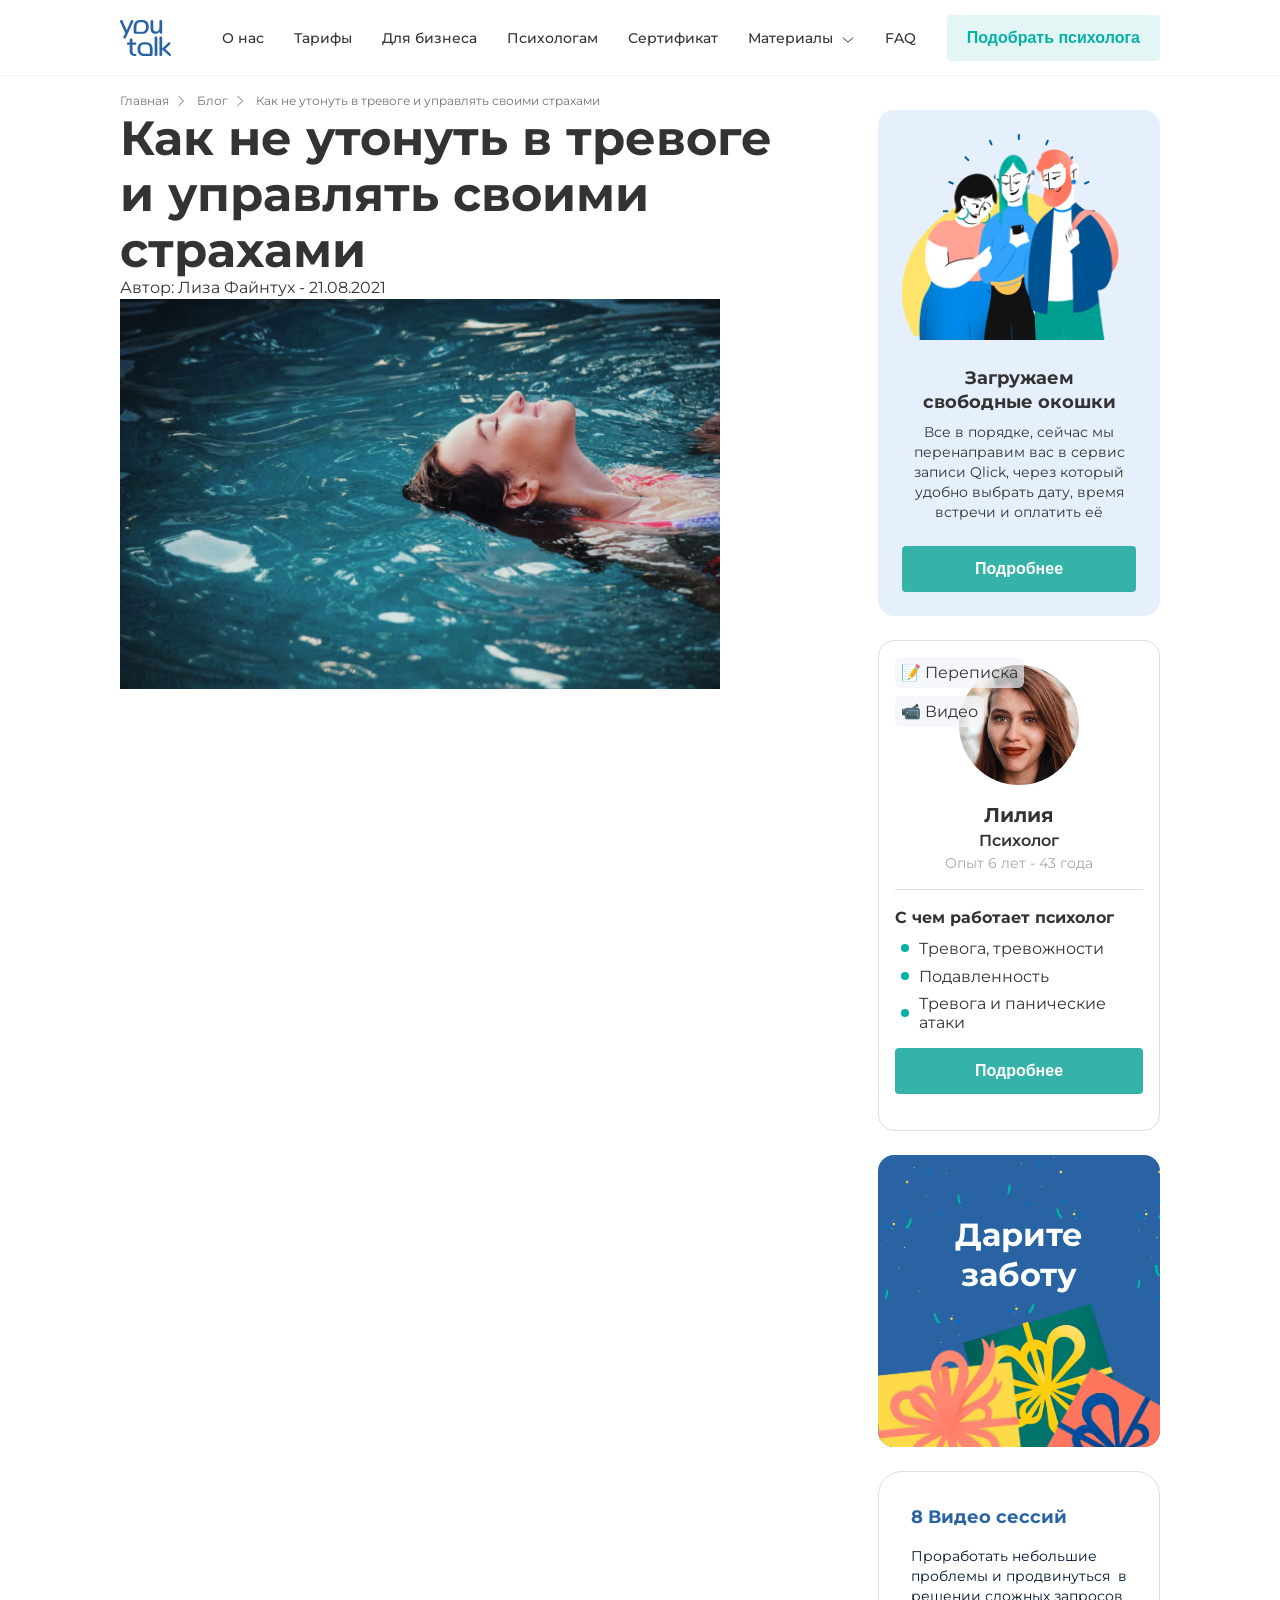
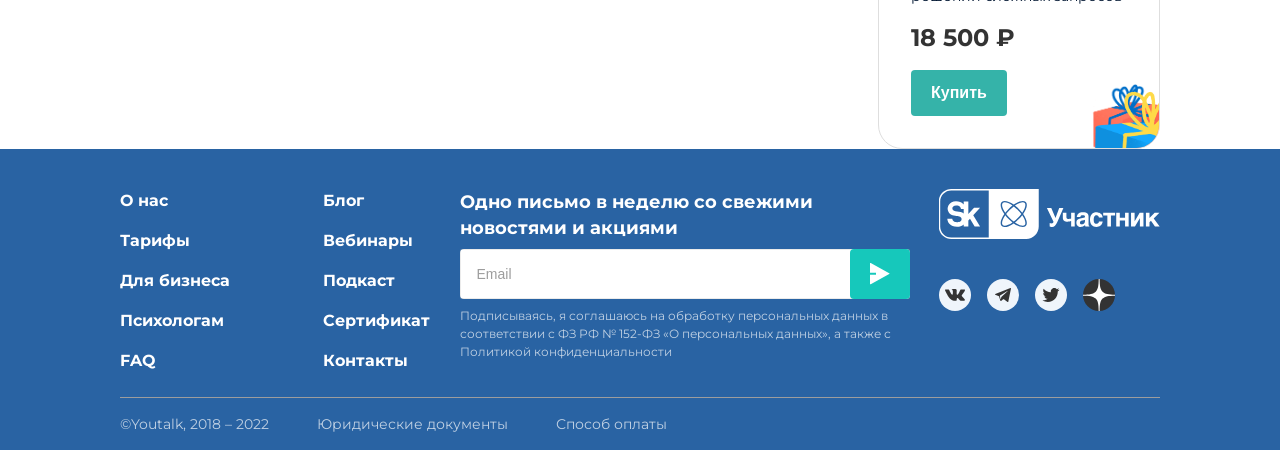
==== commit 732f8080: "implement promo card offer" ====
--- a/pages/article.html
+++ b/pages/article.html
@@ -168,6 +168,21 @@
                         <img class="promo-card-gift__third-gift" src="/assets/images/promo-gift/orange.png" alt="Gift" />
                         <img class="promo-card-gift__background" src="/assets/images/promo-gift/background.png" alt="Background" />
                     </div>
+                    <div class="promo-card-offer">
+                        <h5 class="promo-card-offer__header">8 Видео сессий</h5>
+                        <p class="promo-card-offer__description">
+                            Проработать небольшие проблемы и продвинуться  +в решении сложных запросов
+                        </p>
+                        <div class="promo-card-offer__price">
+                            18 500 ₽
+                        </div>
+                        <button type="button" class="button button_variant_primary promo-card-offer__button">
+                            Купить
+                        </button>
+                        <img class="promo-card-offer__first-gift" src="/assets/images/promo-offer/orange-gift.png" alt="Gift" />
+                        <img class="promo-card-offer__second-gift" src="/assets/images/promo-offer/blue-gift.png" alt="Gift" />
+                    </div>
                 </div>
             </div>
         </main>
--- a/bundles/article.css
+++ b/bundles/article.css
@@ -48,3 +48,5 @@
 @import '/blocks/list/list.css';
 
 @import '/blocks/promo-card-gift/promo-card-gift.css';
+
+@import '/blocks/promo-card-offer/promo-card-offer.css';
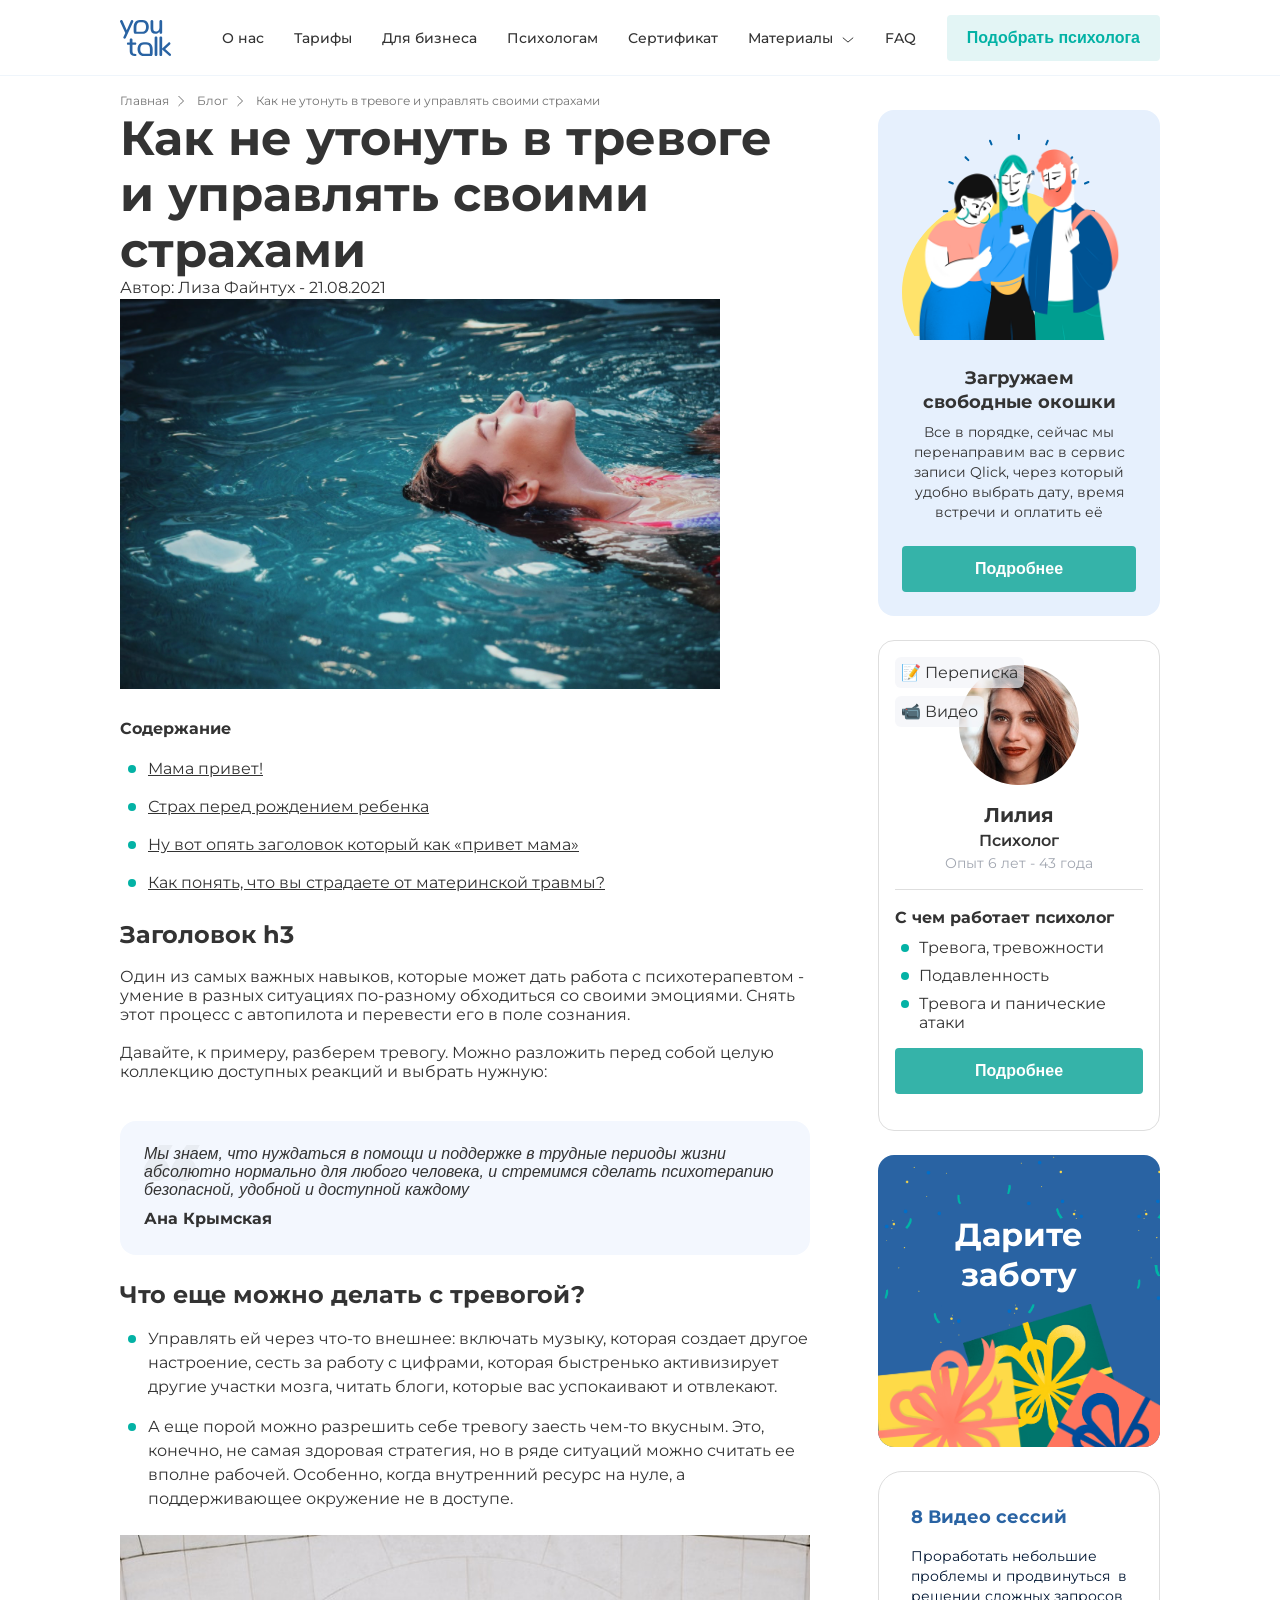
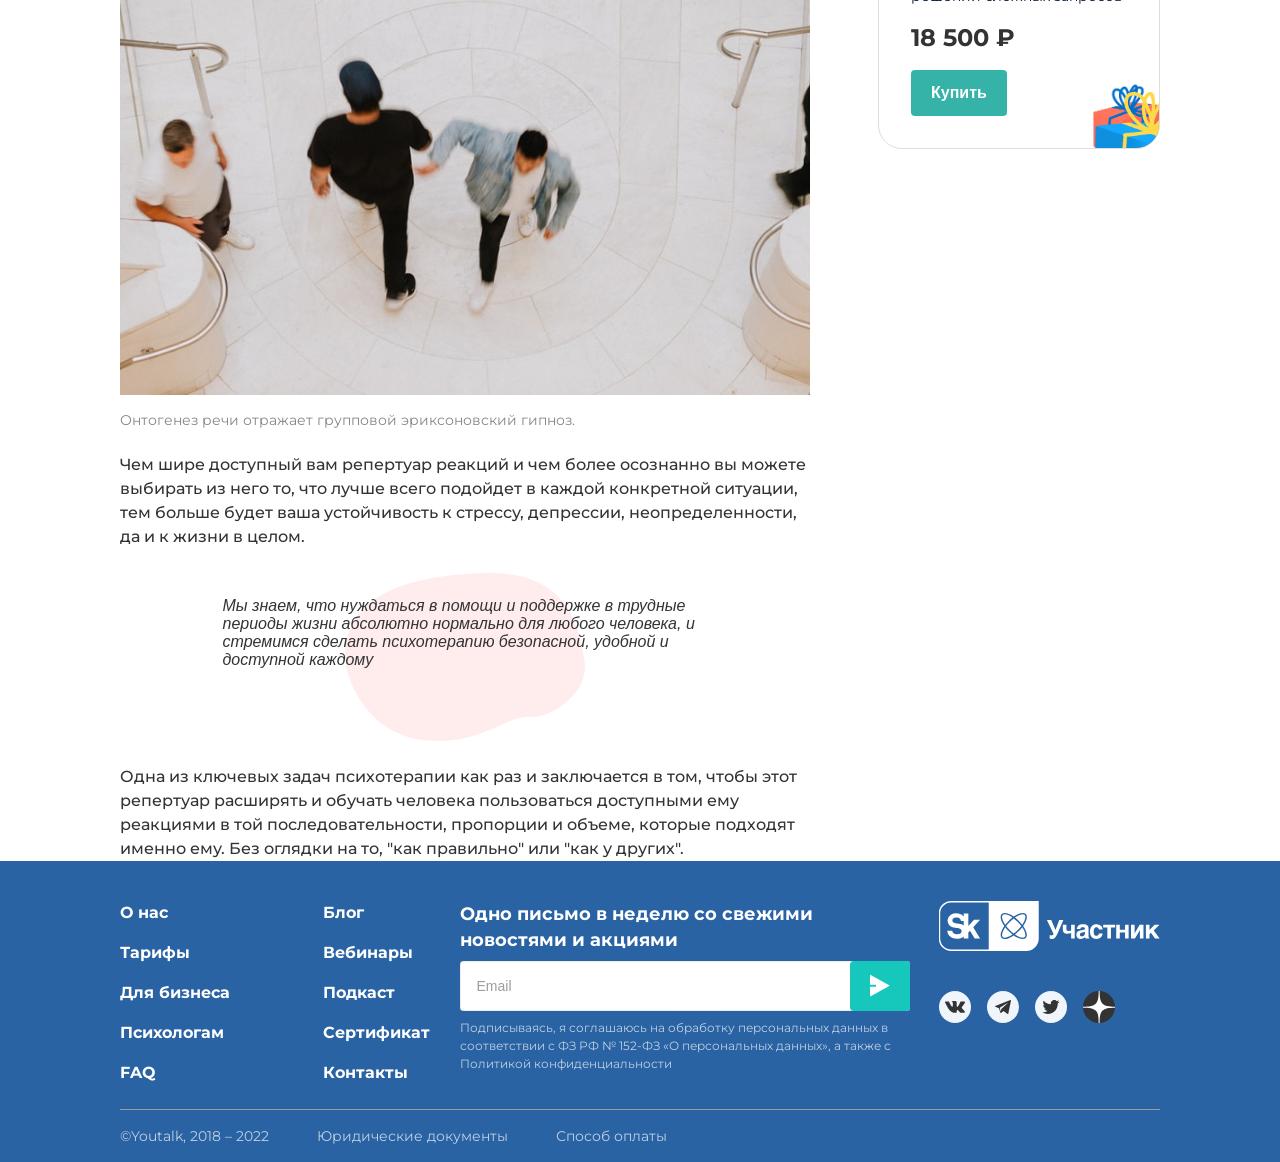
==== commit 83a79694: "partly implement article page" ====
--- a/pages/article.html
+++ b/pages/article.html
@@ -90,6 +90,76 @@
                         Автор: Лиза Файнтух - 21.08.2021
                     </div>
                     <img src="/assets/images/swimming.png" alt="Article Image" />
+                    <div class="article-content">
+                        <h3 class="article-content__title">Содержание</h3>
+                        <ul class="list list_style_dot list_style_underlined list_size_lg">
+                            <li>
+                                <a href="#">Мама привет!</a>
+                            </li>
+                            <li>
+                                <a href="#">Страх перед рождением ребенка</a>
+                            </li>
+                            <li>
+                                <a href="#">Ну вот опять заголовок который как «привет мама»</a>
+                            </li>
+                            <li>
+                                <a href="#">Как понять, что вы страдаете от материнской травмы?</a>
+                            </li>
+                        </ul>
+                    </div>
+                    <h3 class="article-header article-header_type_h3">Заголовок h3</h3>
+                    <p>
+                        Один из самых важных навыков, которые может дать работа с психотерапевтом - умение в разных ситуациях по-разному обходиться со своими эмоциями.  Снять этот процесс с автопилота и перевести его в поле сознания.
+                        <br />
+                        <br />
+                        Давайте, к примеру, разберем тревогу. Можно разложить перед собой целую коллекцию доступных реакций и выбрать нужную:
+                    </p>
+                    <div class="cite cite_type_default">
+                        <div class="cite__icon">
+                            <svg width="56" height="36" viewBox="0 0 56 36" fill="none" xmlns="http://www.w3.org/2000/svg">
+                            <path opacity="0.06" d="M20.4354 15.3529C21.8727 16.2941 22.9664 17.5 23.7163 18.9706C24.4662 20.3824 24.8412 21.9706 24.8412 23.7353C24.8412 27.3824 23.5601 30.3529 20.9978 32.6471C18.4356 34.8824 15.2797 36 11.5301 36C8.09292 36 5.31195 35.0294 3.18717 33.0882C1.06239 31.1471 0 28.6176 0 25.5C0 23.9118 0.312468 22.3824 0.937404 20.9118C1.56234 19.4412 2.71847 17.5588 4.4058 15.2647L15.4672 0H28.5908L20.4354 15.3529ZM47.6201 15.3529C49.0574 16.2941 50.1511 17.5 50.901 18.9706C51.6509 20.3824 52.0259 21.9706 52.0259 23.7353C52.0259 27.3824 50.7448 30.3529 48.1825 32.6471C45.6203 34.8824 42.4644 36 38.7148 36C35.2776 36 32.4967 35.0294 30.3719 33.0882C28.2471 31.1471 27.1847 28.6176 27.1847 25.5C27.1847 23.9118 27.4972 22.3824 28.1221 20.9118C28.747 19.4412 29.9032 17.5588 31.5905 15.2647L42.6519 0H55.7755L47.6201 15.3529Z" fill="#333333"/>
+                            </svg>  
+                        </div>
+                        <p class="cite__text">
+                            Мы знаем, что нуждаться в помощи и поддержке в трудные периоды жизни абсолютно нормально для любого человека, и стремимся сделать психотерапию безопасной, удобной и доступной каждому
+                        </p>
+                        <div class="cite__author">
+                            Ана Крымская
+                        </div>
+                    </div>
+                    <h3 class="article-header article-header_type_h3">
+                        Что еще можно делать с тревогой?
+                    </h3>
+                    <ul class="list list_style_dot list_size_lg list_gap_md">
+                        <li>
+                            Управлять ей через что-то внешнее: включать музыку, которая создает другое настроение, сесть за работу с цифрами, которая быстренько активизирует другие участки мозга, читать блоги, которые вас успокаивают и отвлекают.
+                        </li>
+                        <li>
+                            А еще порой можно разрешить себе тревогу заесть чем-то вкусным. Это, конечно, не самая здоровая стратегия, но в ряде ситуаций можно считать ее вполне рабочей. Особенно, когда внутренний ресурс на нуле, а поддерживающее окружение не в доступе.
+                        </li>
+                    </ul>
+                    <section class="image-with-caption">
+                        <img class="image-with-caption__image" src="/assets/images/anger.jpg" alt="Эмоции" />
+                        <p class="image-with-caption__caption">
+                            Онтогенез речи отражает групповой эриксоновский гипноз. 
+                        </p>
+                    </section>
+                    <p class="paragraph">
+                        Чем шире доступный вам репертуар реакций и чем более осознанно вы можете выбирать из него то, что лучше всего подойдет в каждой конкретной ситуации, тем больше будет ваша устойчивость к стрессу, депрессии, неопределенности, да и к жизни в целом.
+                    </p>
+                    <div class="cite cite_type_anonym">
+                        <div class="cite__icon">
+                            <svg width="240" height="168" viewBox="0 0 240 168" fill="none" xmlns="http://www.w3.org/2000/svg">
+                            <path d="M239.719 89.2085C227.879 -4.63565 165.761 -4.64452 100.674 3.03562C35.588 10.7158 7.99893 36.3869 1.05027 69.2546C-5.89839 102.122 21.8612 160.543 77.5336 167.097C133.206 173.652 161.574 142.299 184.485 143.914C207.396 145.529 243.544 119.5 239.719 89.2085Z" fill="#FFEDEE"/>
+                            </svg>                      
+                        </div>
+                        <p class="cite__text">
+                            Мы знаем, что нуждаться в помощи и поддержке в трудные периоды жизни абсолютно нормально для любого человека, и стремимся сделать психотерапию безопасной, удобной и доступной каждому
+                        </p>
+                    </div>
+                    <p class="paragraph">
+                        Одна из ключевых задач психотерапии как раз и заключается в том, чтобы этот репертуар расширять и обучать человека пользоваться доступными ему реакциями в той последовательности, пропорции и объеме, которые подходят именно ему. Без оглядки на то, "как правильно" или "как у других".
+                    </p>
                 </div>
                 <div class="promo-cards-col">
                     <div class="promo-card-windows">
--- a/bundles/article.css
+++ b/bundles/article.css
@@ -50,3 +50,13 @@
 @import '/blocks/promo-card-gift/promo-card-gift.css';
 
 @import '/blocks/promo-card-offer/promo-card-offer.css';
+
+@import '/blocks/article-content/article-content.css';
+
+@import '/blocks/article-header/article-header.css';
+
+@import '/blocks/paragraph/paragraph.css';
+
+@import '/blocks/cite/cite.css';
+
+@import '/blocks/image-with-caption/image-with-caption.css';
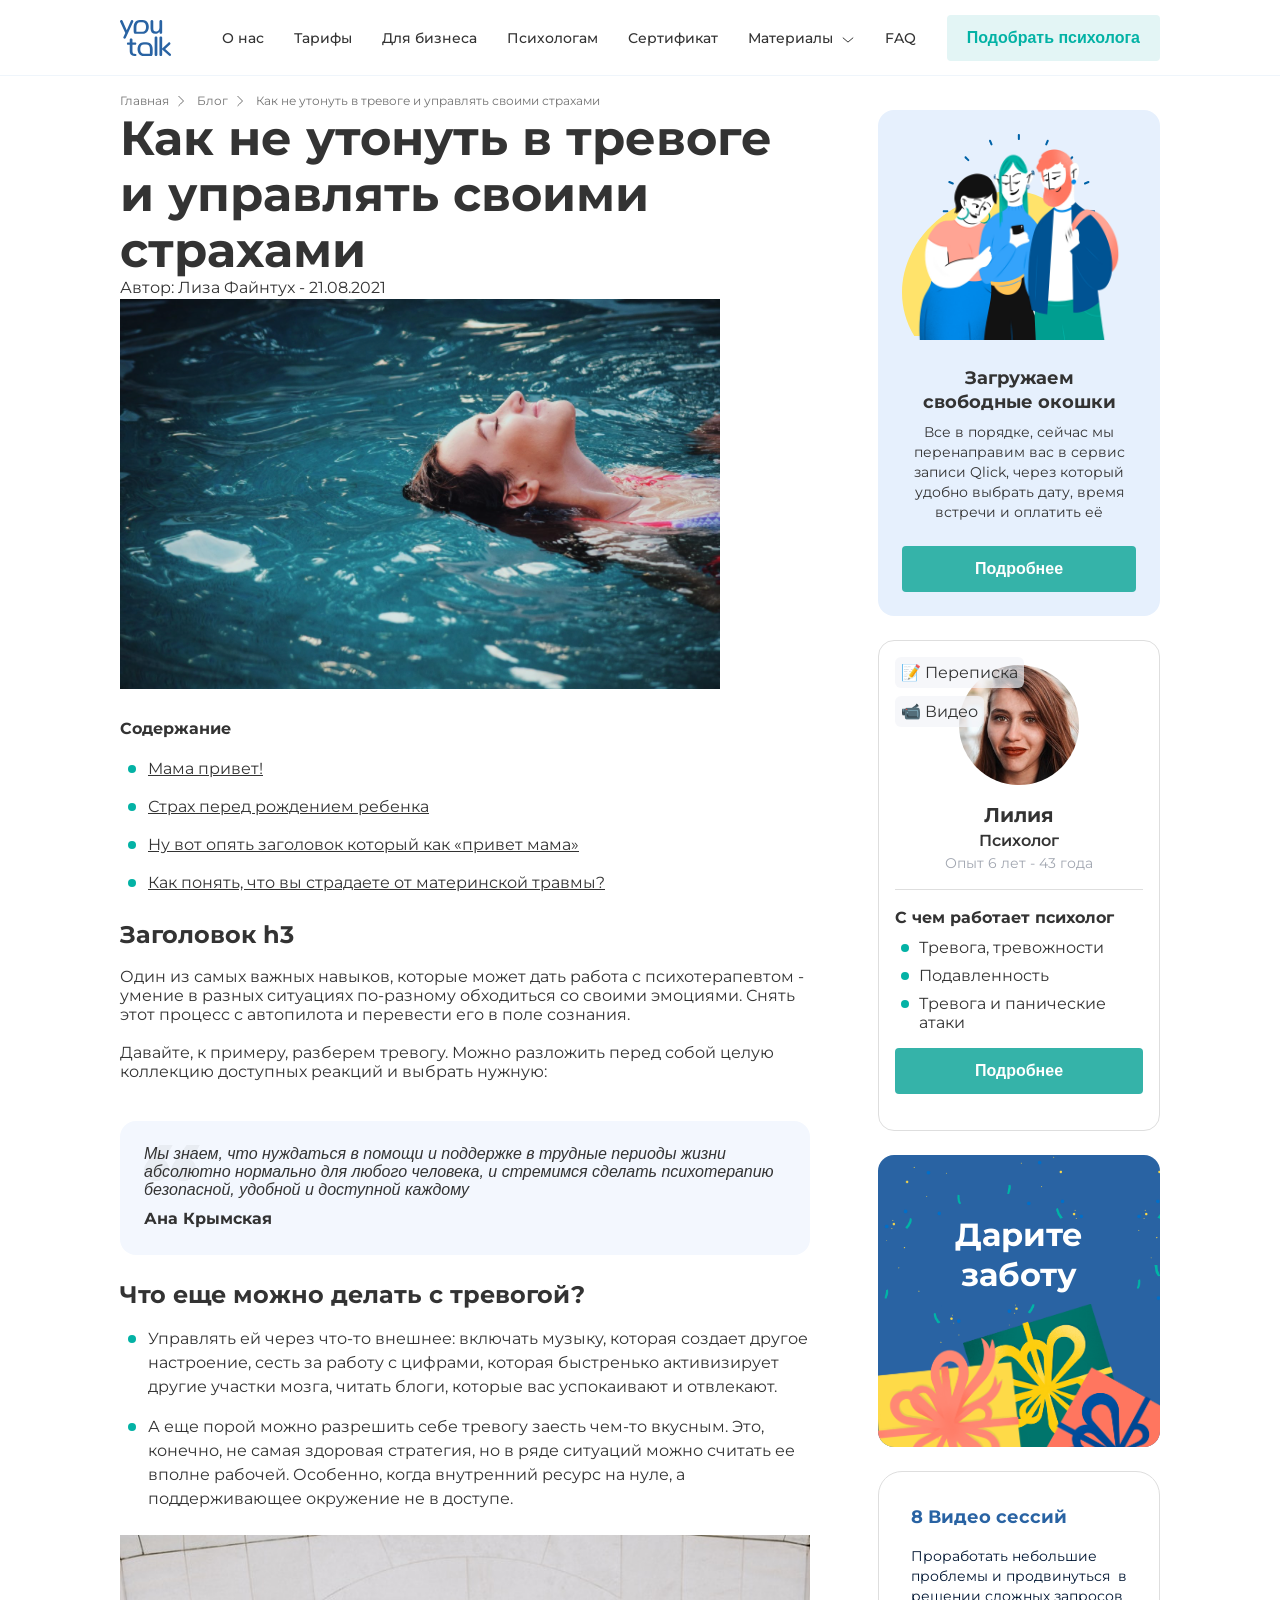
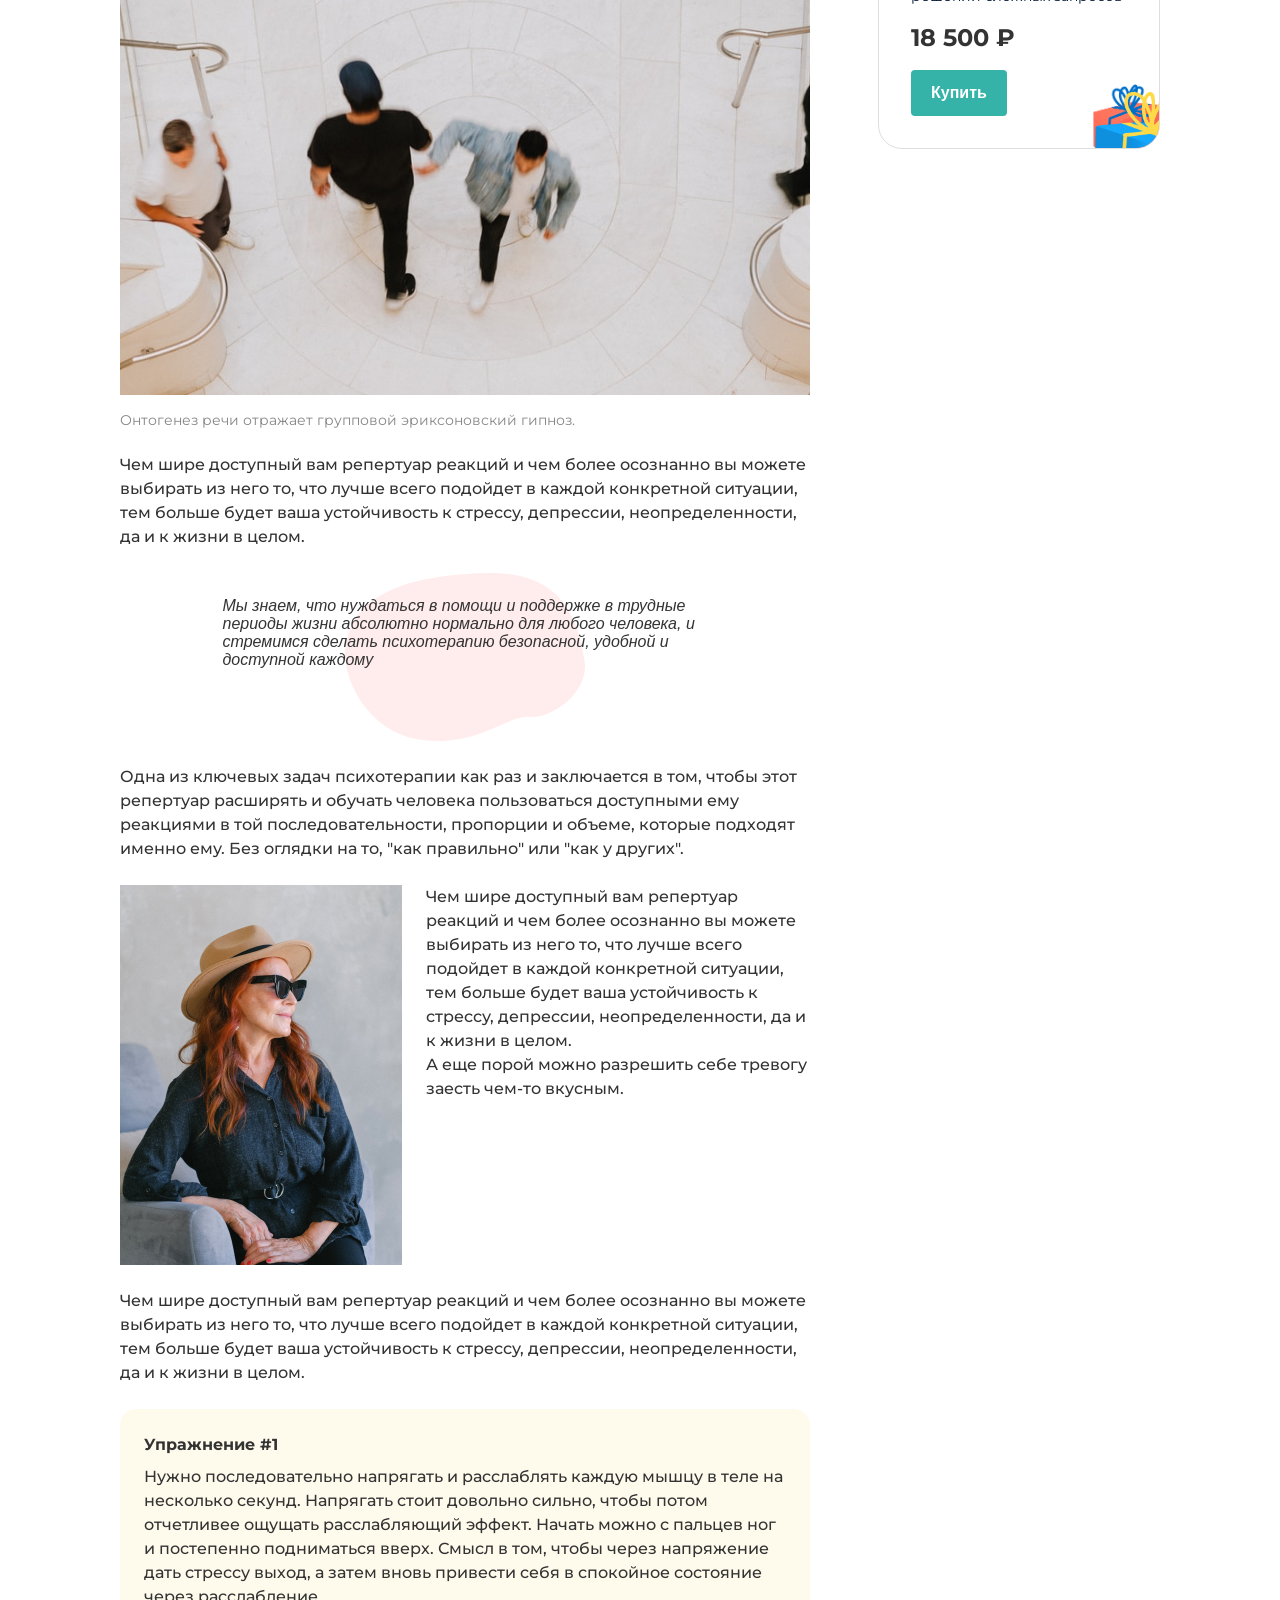
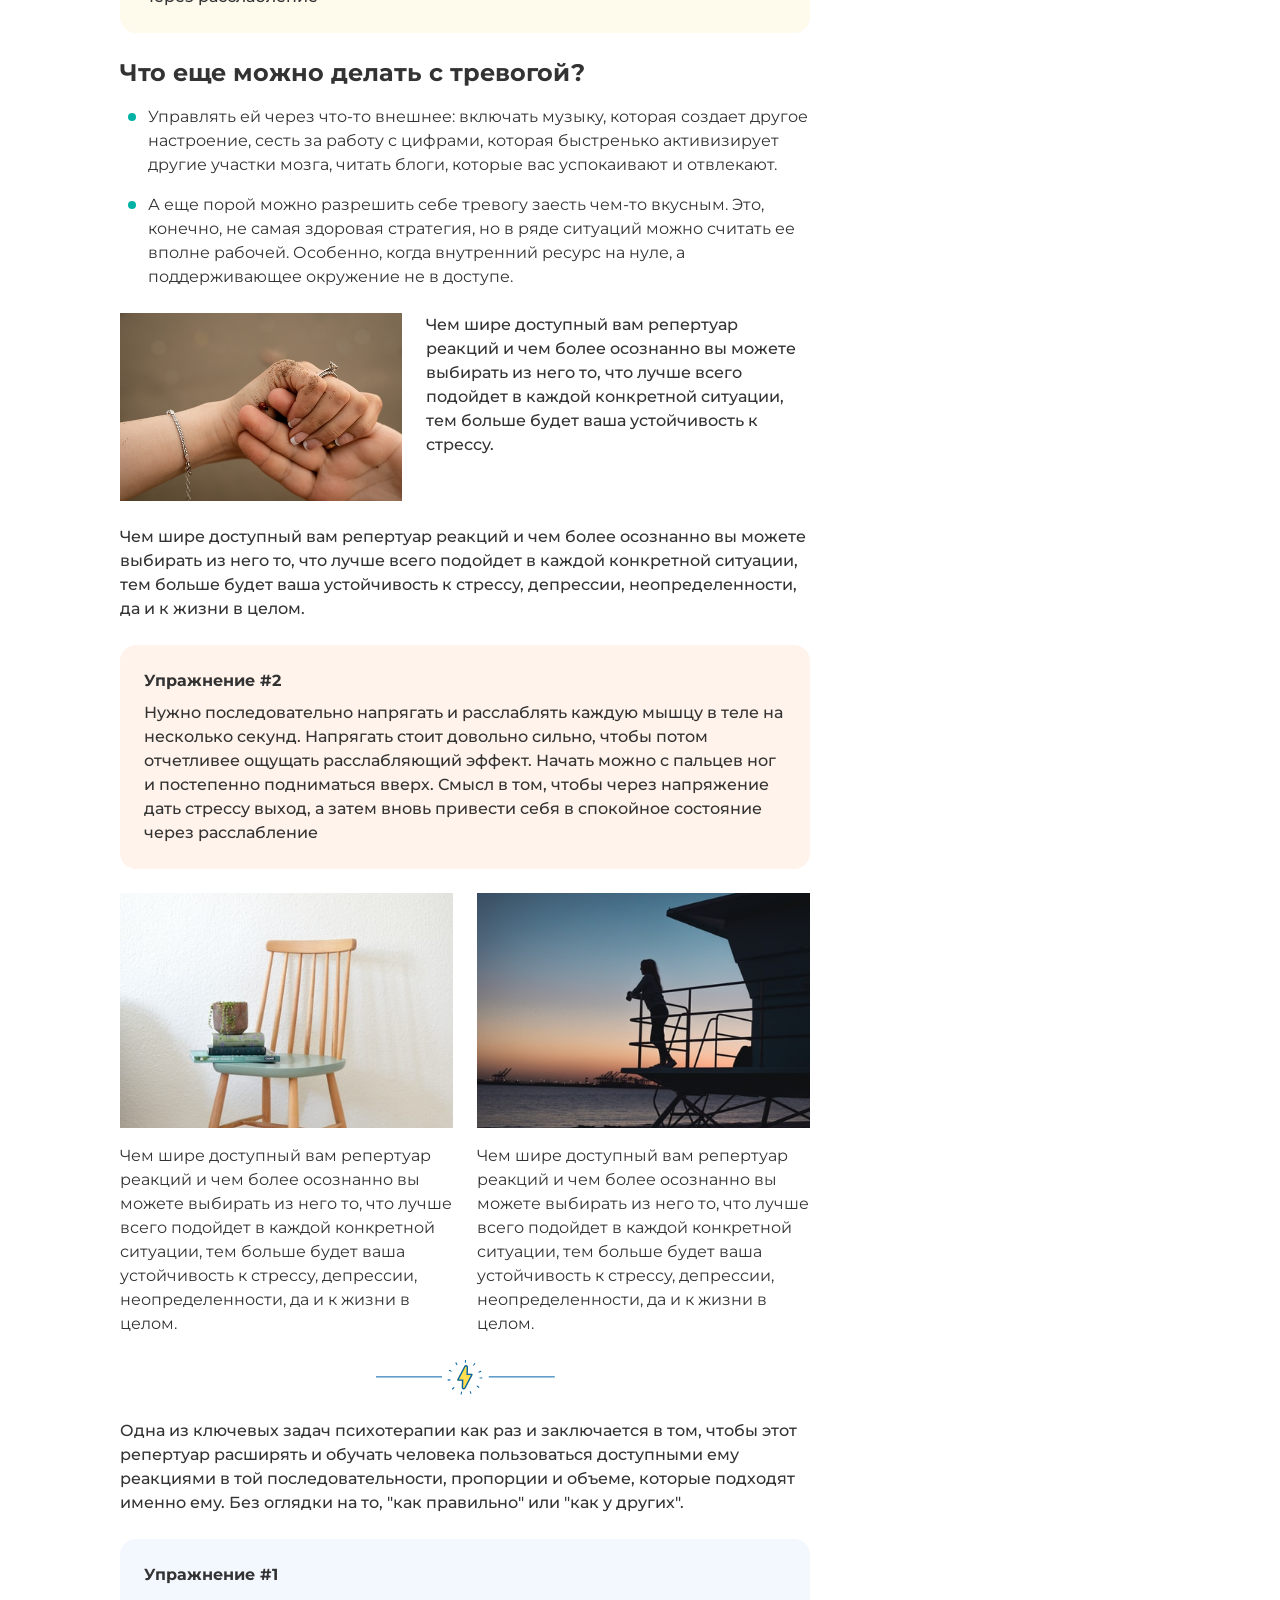
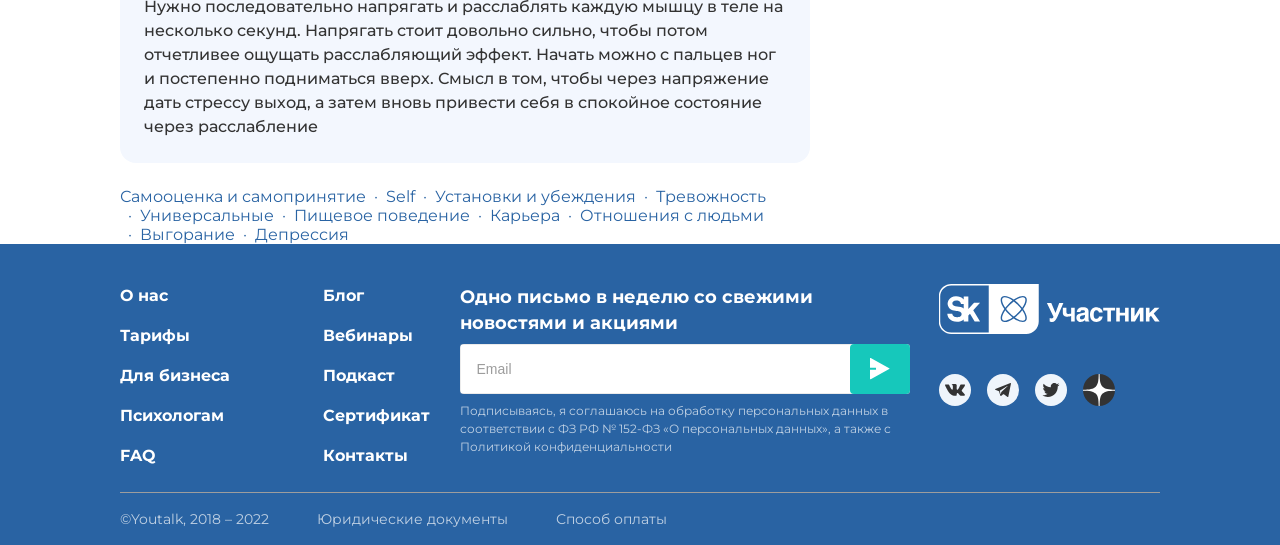
==== commit 1b99c5f5: "partly implement article page" ====
--- a/pages/article.html
+++ b/pages/article.html
@@ -160,6 +160,121 @@
                     <p class="paragraph">
                         Одна из ключевых задач психотерапии как раз и заключается в том, чтобы этот репертуар расширять и обучать человека пользоваться доступными ему реакциями в той последовательности, пропорции и объеме, которые подходят именно ему. Без оглядки на то, "как правильно" или "как у других".
                     </p>
+                    <div class="image-aside">
+                        <img class="image-aside__image" src="/assets/images/woman.png" alt="Человек с ноутбуком" />
+                        <p class="image-aside__text paragraph">
+                            Чем шире доступный вам репертуар реакций и чем более осознанно вы можете выбирать из него то, что лучше всего подойдет в каждой конкретной ситуации, тем больше будет ваша устойчивость к стрессу, депрессии, неопределенности, да и к жизни в целом. <br />
+                            А еще порой можно разрешить себе тревогу заесть чем-то вкусным. 
+                        </p>
+                    </div>
+                    <p class="paragraph">
+                        Чем шире доступный вам репертуар реакций и чем более осознанно вы можете выбирать из него то, что лучше всего подойдет в каждой конкретной ситуации, тем больше будет ваша устойчивость к стрессу, депрессии, неопределенности, да и к жизни в целом.
+                    </p>
+                    <div class="exercise exercise_color_beige">
+                        <h4 class="exercise__header">Упражнение #1</h4>
+                        <p class="exercise__text">
+                            Нужно последовательно напрягать и расслаблять каждую мышцу в теле на несколько секунд. Напрягать стоит довольно сильно, чтобы потом отчетливее ощущать расслабляющий эффект. Начать можно с пальцев ног и постепенно подниматься вверх. Смысл в том, чтобы через напряжение дать стрессу выход, а затем вновь привести себя в спокойное состояние через расслабление
+                        </p>
+                    </div>
+                    <h3 class="article-header article-header_type_h3">
+                        Что еще можно делать с тревогой?
+                    </h3>
+                    <ul class="list list_style_dot list_size_lg list_gap_md">
+                        <li>
+                            Управлять ей через что-то внешнее: включать музыку, которая создает другое настроение, сесть за работу с цифрами, которая быстренько активизирует другие участки мозга, читать блоги, которые вас успокаивают и отвлекают.
+                        </li>
+                        <li>
+                            А еще порой можно разрешить себе тревогу заесть чем-то вкусным. Это, конечно, не самая здоровая стратегия, но в ряде ситуаций можно считать ее вполне рабочей. Особенно, когда внутренний ресурс на нуле, а поддерживающее окружение не в доступе.
+                        </li>
+                    </ul>
+                    <div class="image-aside">
+                        <img class="image-aside__image" src="/assets/images/hands.jpg" alt="Hands" />
+                        <p class="image-aside__text paragraph">
+                            Чем шире доступный вам репертуар реакций и чем более осознанно вы можете выбирать из него то, что лучше всего подойдет в каждой конкретной ситуации, тем больше будет ваша устойчивость к стрессу.
+                        </p>
+                    </div>
+                    <p class="paragraph">
+                        Чем шире доступный вам репертуар реакций и чем более осознанно вы можете выбирать из него то, что лучше всего подойдет в каждой конкретной ситуации, тем больше будет ваша устойчивость к стрессу, депрессии, неопределенности, да и к жизни в целом.
+                    </p>
+                    <div class="exercise exercise_color_orange">
+                        <h4 class="exercise__header">Упражнение #2</h4>
+                        <p class="exercise__text">
+                            Нужно последовательно напрягать и расслаблять каждую мышцу в теле на несколько секунд. Напрягать стоит довольно сильно, чтобы потом отчетливее ощущать расслабляющий эффект. Начать можно с пальцев ног и постепенно подниматься вверх. Смысл в том, чтобы через напряжение дать стрессу выход, а затем вновь привести себя в спокойное состояние через расслабление
+                        </p>
+                    </div>
+                    <div class="image-pair">
+                        <div class="image-pair__row">
+                            <div class="image-pair__item">
+                                <div class="image-pair__image-container">
+                                    <img class="image-pair__image" src="/assets/images/chair.jpg" alt="Chair" />
+                                </div>
+                                <p class="image-pair__text">
+                                    Чем шире доступный вам репертуар реакций и чем более осознанно вы можете выбирать из него то, что лучше всего подойдет в каждой конкретной ситуации, тем больше будет ваша устойчивость к стрессу, депрессии, неопределенности, да и к жизни в целом.
+                                </p>
+                            </div>
+                            <div class="image-pair__item">
+                                <div class="image-pair__image-container">
+                                    <img class="image-pair__image" src="/assets/images/sunset.jpg" alt="Sunset" />
+                                </div>
+                                <p class="image-pair__text">
+                                    Чем шире доступный вам репертуар реакций и чем более осознанно вы можете выбирать из него то, что лучше всего подойдет в каждой конкретной ситуации, тем больше будет ваша устойчивость к стрессу, депрессии, неопределенности, да и к жизни в целом.
+                                </p>
+                            </div>
+                        </div>
+                        <div class="image-pair__svg">
+                            <svg width="179" height="35" viewBox="0 0 179 35" fill="none" xmlns="http://www.w3.org/2000/svg">
+                            <line x1="112.75" y1="16.882" x2="178.75" y2="16.882" stroke="#0063A8"/>
+                            <line y1="16.882" x2="66" y2="16.882" stroke="#0063A8"/>
+                            <circle cx="88.875" cy="17.382" r="16" stroke="#0063A8" stroke-width="2.76396" stroke-dasharray="0.98 8.39"/>
+                            <mask id="path-4-inside-1_4492_1161" fill="white">
+                            <path fill-rule="evenodd" clip-rule="evenodd" d="M88.2639 6.19443L81.3581 19.3492C81.0086 20.0151 81.4915 20.814 82.2435 20.814H85.9264L85.7465 27.3272C85.688 29.4454 88.5316 30.1882 89.5165 28.3121L96.4223 15.1573C96.7719 14.4914 96.289 13.6924 95.5369 13.6924H91.854L92.034 7.17929C92.0925 5.06112 89.2488 4.31826 88.2639 6.19443Z"/>
+                            </mask>
+                            <path fill-rule="evenodd" clip-rule="evenodd" d="M88.2639 6.19443L81.3581 19.3492C81.0086 20.0151 81.4915 20.814 82.2435 20.814H85.9264L85.7465 27.3272C85.688 29.4454 88.5316 30.1882 89.5165 28.3121L96.4223 15.1573C96.7719 14.4914 96.289 13.6924 95.5369 13.6924H91.854L92.034 7.17929C92.0925 5.06112 89.2488 4.31826 88.2639 6.19443Z" fill="#FFDF4E"/>
+                            <path d="M81.3581 19.3492L82.587 19.9943H82.587L81.3581 19.3492ZM88.2639 6.19443L89.4927 6.83952V6.83952L88.2639 6.19443ZM85.9264 20.814L87.3138 20.8524L87.3532 19.4262H85.9264V20.814ZM85.7465 27.3272L84.3592 27.2889V27.2889L85.7465 27.3272ZM89.5165 28.3121L88.2877 27.667V27.667L89.5165 28.3121ZM96.4223 15.1573L97.6511 15.8023V15.8023L96.4223 15.1573ZM91.854 13.6924L90.4667 13.6541L90.4273 15.0803H91.854V13.6924ZM92.034 7.17929L93.4213 7.21762V7.21762L92.034 7.17929ZM82.587 19.9943L89.4927 6.83952L87.0351 5.54934L80.1293 18.7042L82.587 19.9943ZM82.2435 19.4262C82.5352 19.4262 82.7225 19.7361 82.587 19.9943L80.1293 18.7042C79.2946 20.2942 80.4478 22.2019 82.2435 22.2019V19.4262ZM85.9264 19.4262H82.2435V22.2019H85.9264V19.4262ZM87.1338 27.3655L87.3138 20.8524L84.5391 20.7757L84.3592 27.2889L87.1338 27.3655ZM88.2877 27.667C87.9863 28.2412 87.1159 28.0139 87.1338 27.3655L84.3592 27.2889C84.26 30.8769 89.077 32.1353 90.7454 28.9572L88.2877 27.667ZM95.1935 14.5122L88.2877 27.667L90.7454 28.9572L97.6511 15.8023L95.1935 14.5122ZM95.5369 15.0803C95.2452 15.0803 95.0579 14.7704 95.1935 14.5122L97.6511 15.8023C98.4858 14.2123 97.3327 12.3046 95.5369 12.3046V15.0803ZM91.854 15.0803H95.5369V12.3046H91.854V15.0803ZM90.6466 7.14096L90.4667 13.6541L93.2413 13.7308L93.4213 7.21762L90.6466 7.14096ZM89.4927 6.83952C89.7942 6.26529 90.6646 6.49264 90.6466 7.14096L93.4213 7.21762C93.5204 3.62961 88.7035 2.37124 87.0351 5.54934L89.4927 6.83952Z" fill="#0063A8" mask="url(#path-4-inside-1_4492_1161)"/>
+                            </svg>                                
+                        </div>
+                    </div>
+                    <p class="paragraph">
+                        Одна из ключевых задач психотерапии как раз и заключается в том, чтобы этот репертуар расширять и обучать человека пользоваться доступными ему реакциями в той последовательности, пропорции и объеме, которые подходят именно ему. Без оглядки на то, "как правильно" или "как у других".
+                    </p>
+                    <div class="exercise exercise_color_blue">
+                        <h4 class="exercise__header">Упражнение #1</h4>
+                        <p class="exercise__text">
+                            Нужно последовательно напрягать и расслаблять каждую мышцу в теле на несколько секунд. Напрягать стоит довольно сильно, чтобы потом отчетливее ощущать расслабляющий эффект. Начать можно с пальцев ног и постепенно подниматься вверх. Смысл в том, чтобы через напряжение дать стрессу выход, а затем вновь привести себя в спокойное состояние через расслабление
+                        </p>
+                    </div>
+                    <ul class="links-list">
+                        <li class="links-list__item">
+                            <a class="links-list__link" href="#">Самооценка и самопринятие</a>
+                        </li>
+                        <li class="links-list__item">
+                            <a class="links-list__link" href="#">Self</a>
+                        </li>
+                        <li class="links-list__item">
+                            <a class="links-list__link" href="#">Установки и убеждения</a>
+                        </li>
+                        <li class="links-list__item">
+                            <a class="links-list__link" href="#">Тревожность</a>
+                        </li>
+                        <li class="links-list__item">
+                            <a class="links-list__link" href="#">Универсальные</a>
+                        </li>
+                        <li class="links-list__item">
+                            <a class="links-list__link" href="#">Пищевое поведение</a>
+                        </li>
+                        <li class="links-list__item">
+                            <a class="links-list__link" href="#">Карьера</a>
+                        </li>
+                        <li class="links-list__item">
+                            <a class="links-list__link" href="#">Отношения с людьми</a>
+                        </li>
+                        <li class="links-list__item">
+                            <a class="links-list__link" href="#">Выгорание</a>
+                        </li>
+                        <li class="links-list__item">
+                            <a class="links-list__link" href="#">Депрессия</a>
+                        </li>
+                    </ul>
                 </div>
                 <div class="promo-cards-col">
                     <div class="promo-card-windows">
--- a/bundles/article.css
+++ b/bundles/article.css
@@ -60,3 +60,11 @@
 @import '/blocks/cite/cite.css';
 
 @import '/blocks/image-with-caption/image-with-caption.css';
+
+@import '/blocks/image-aside/image-aside.css';
+
+@import '/blocks/exercise/exercise.css';
+
+@import '/blocks/image-pair/image-pair.css';
+
+@import '/blocks/links-list/links-list.css';
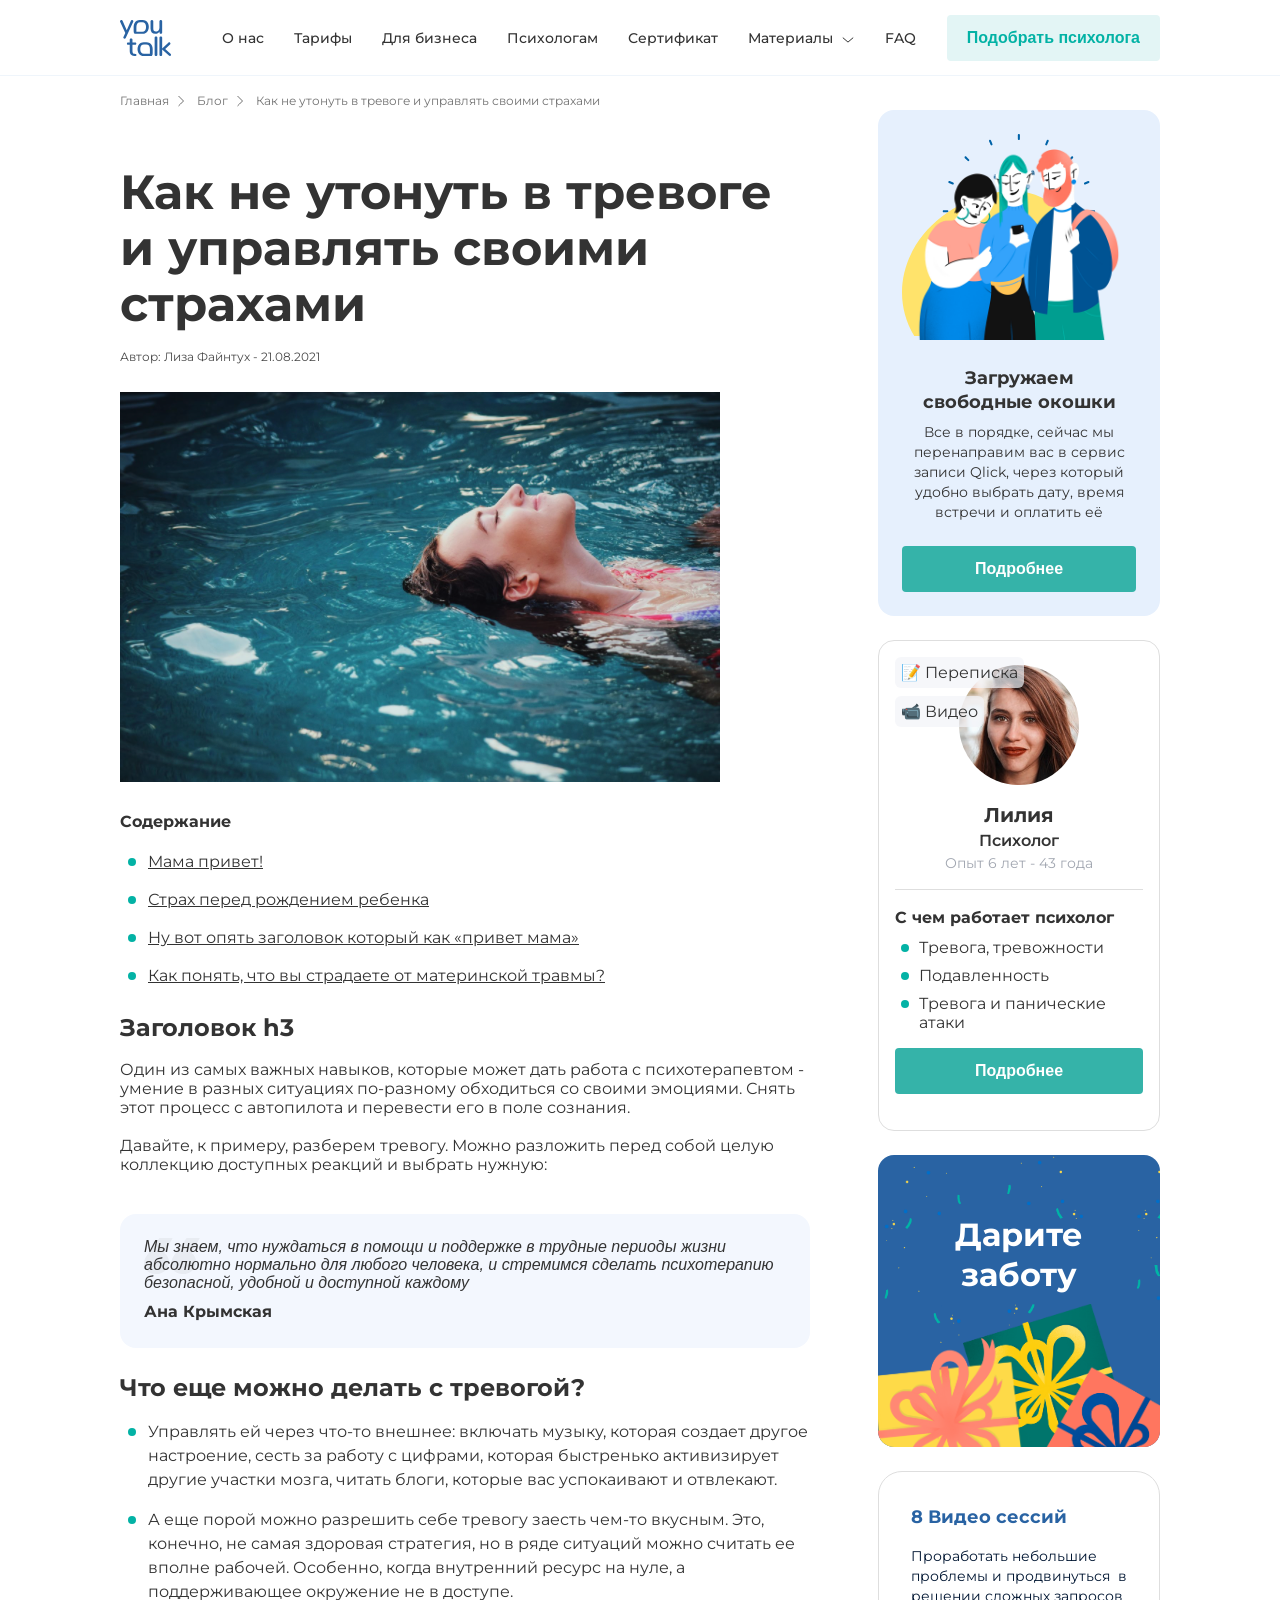
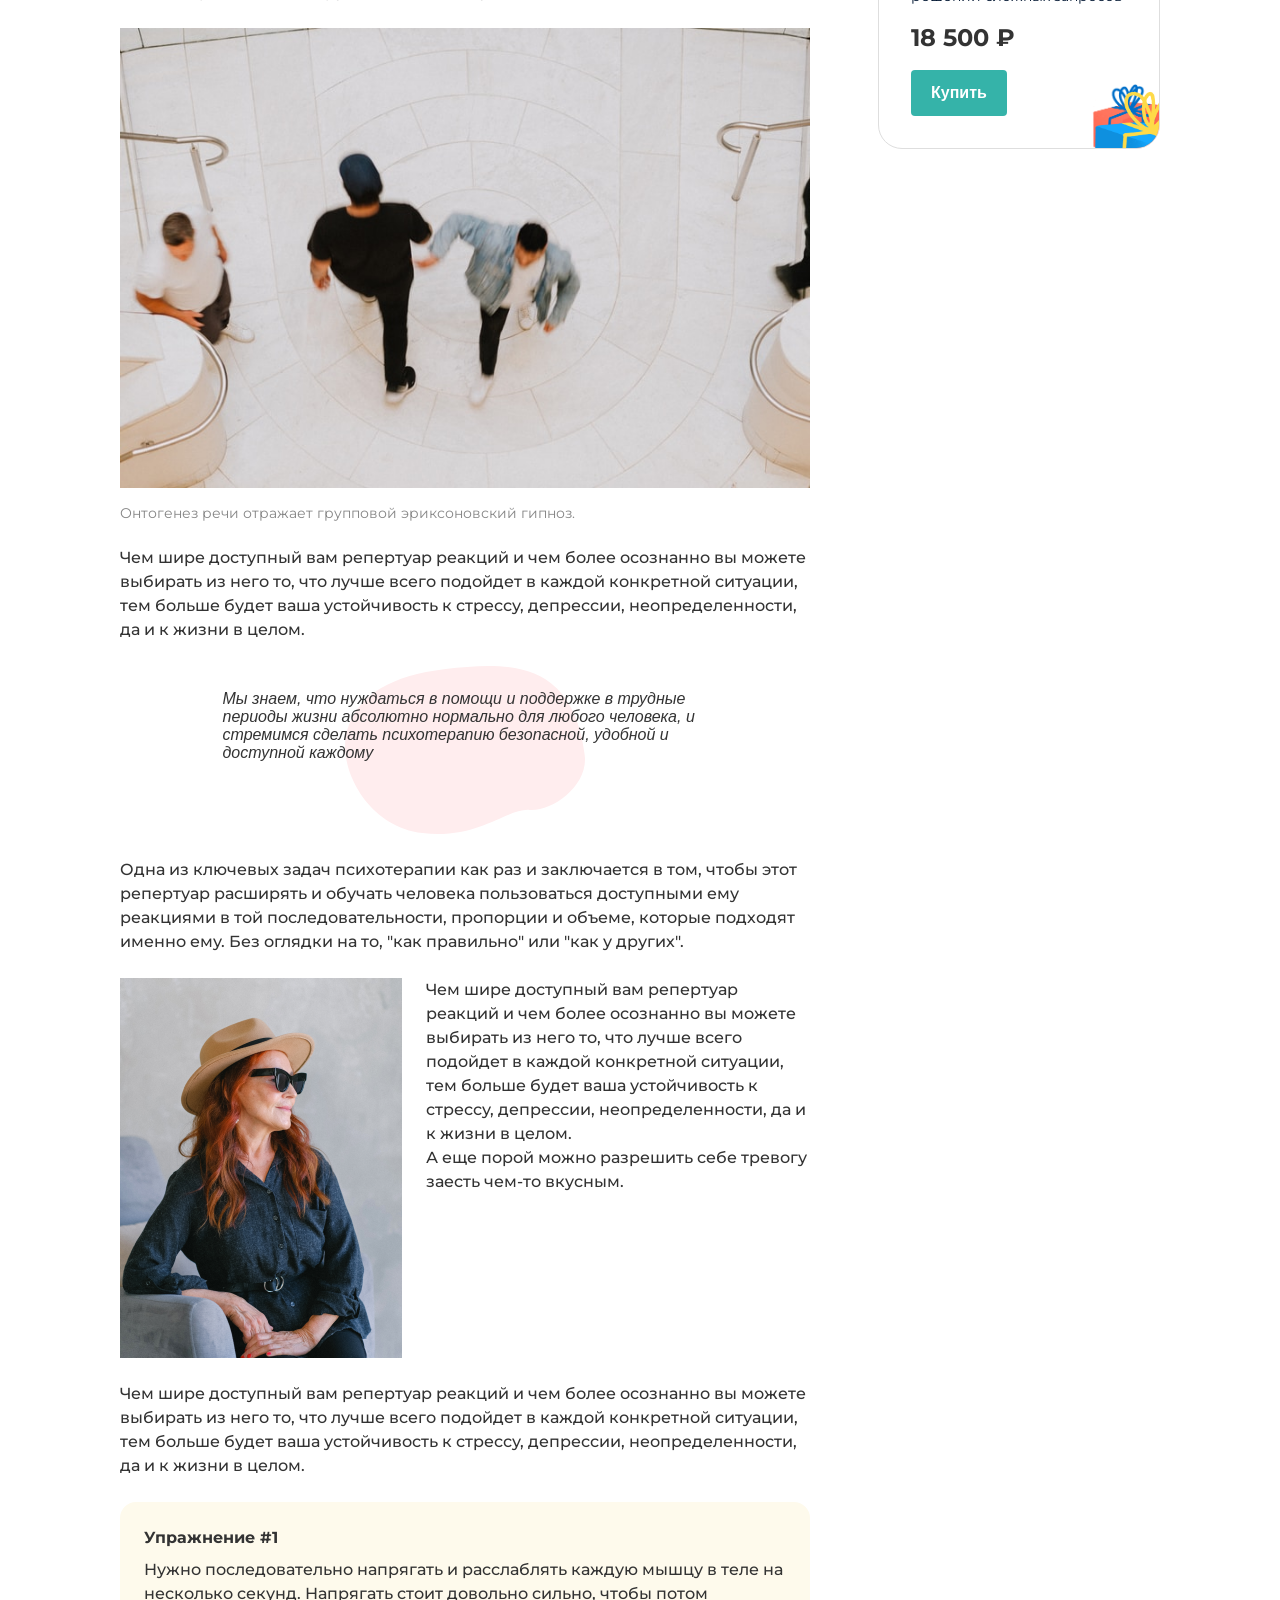
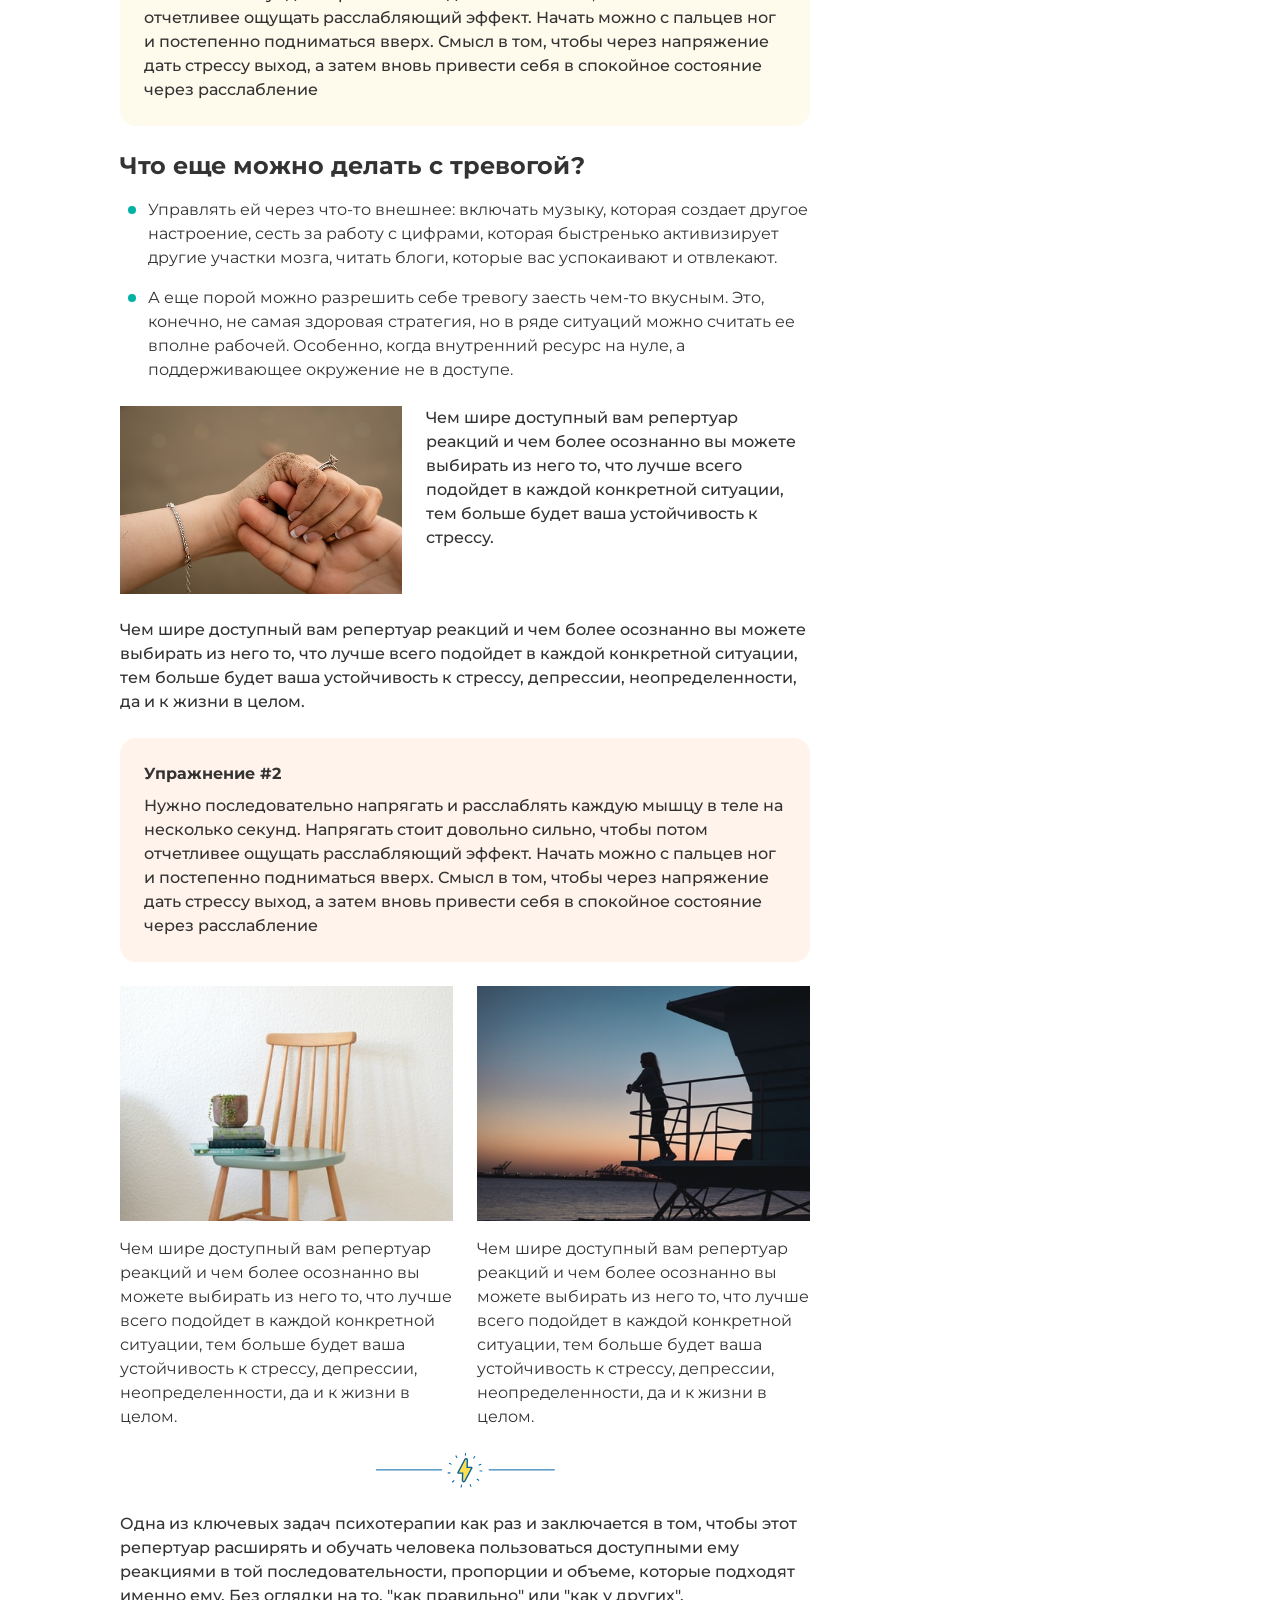
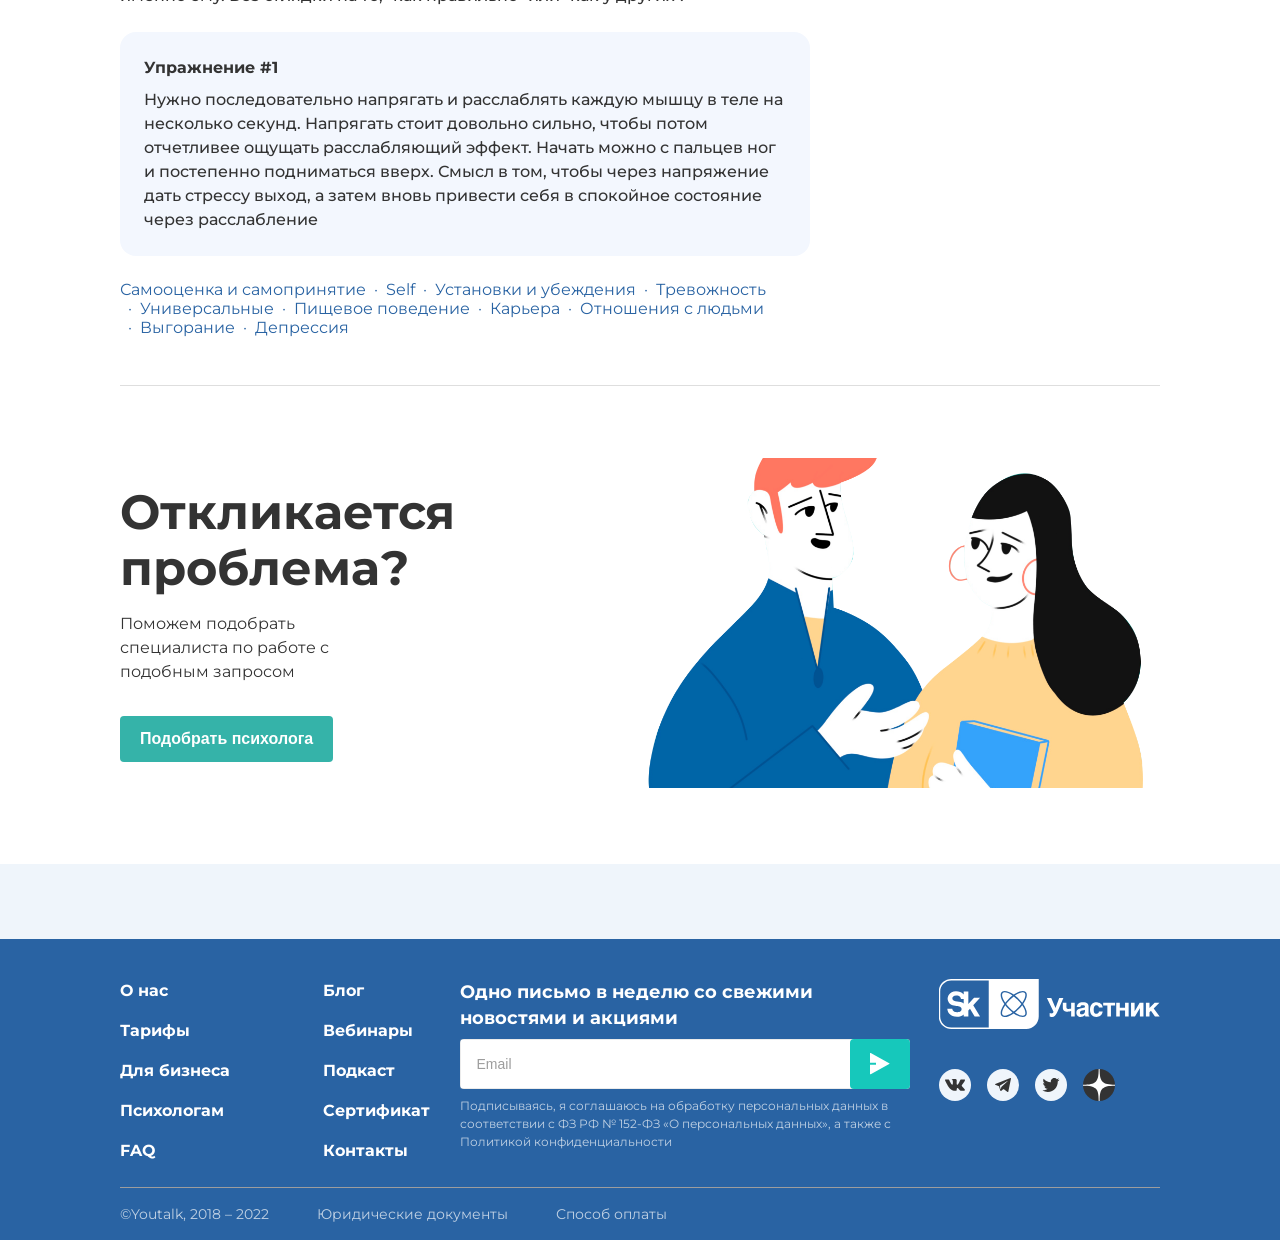
==== commit cc069c2f: "implement article page" ====
--- a/pages/article.html
+++ b/pages/article.html
@@ -86,7 +86,7 @@
                     <h1 class="title article__title">
                         Как не утонуть в тревоге и управлять своими страхами
                     </h1>
-                    <div>
+                    <div class="article__author">
                         Автор: Лиза Файнтух - 21.08.2021
                     </div>
                     <img src="/assets/images/swimming.png" alt="Article Image" />
@@ -370,7 +370,23 @@
                     </div>
                 </div>
             </div>
+            <section class="article-cta">
+                <hr class="article-cta__divider" />
+                <div class="article-cta__payload">
+                    <div class="article-cta__content">
+                        <h3 class="article-cta__header">Откликается проблема?</h3>
+                        <p class="article-cta__description">
+                            Поможем подобрать специалиста по работе с подобным запросом
+                        </p>
+                        <button type="button" class="button button_variant_primary article-cta__button">
+                            Подобрать психолога
+                        </button>
+                    </div>
+                    <img class="article-cta__image" src="/assets/images/speech.png" alt="Иллюстрация" />
+                </div>
+            </section>
         </main>
+        <div class="article-strip"></div>
         <footer class="footer">
             <div class="container footer__container">
                 <div class="footer__payload">
--- a/bundles/article.css
+++ b/bundles/article.css
@@ -20,6 +20,10 @@
 @import '/blocks/title/title.css';
 
 @import '/blocks/breadcrumbs/breadcrumbs.css';
+
+@import '/blocks/article/__title/article__title.css';
+
+@import '/blocks/article/__author/article__author.css';
 
 @import '/blocks/button/button.css';
 
@@ -68,3 +72,7 @@
 @import '/blocks/image-pair/image-pair.css';
 
 @import '/blocks/links-list/links-list.css';
+
+@import '/blocks/article-cta/article-cta.css';
+
+@import '/blocks/article-strip/article-strip.css';
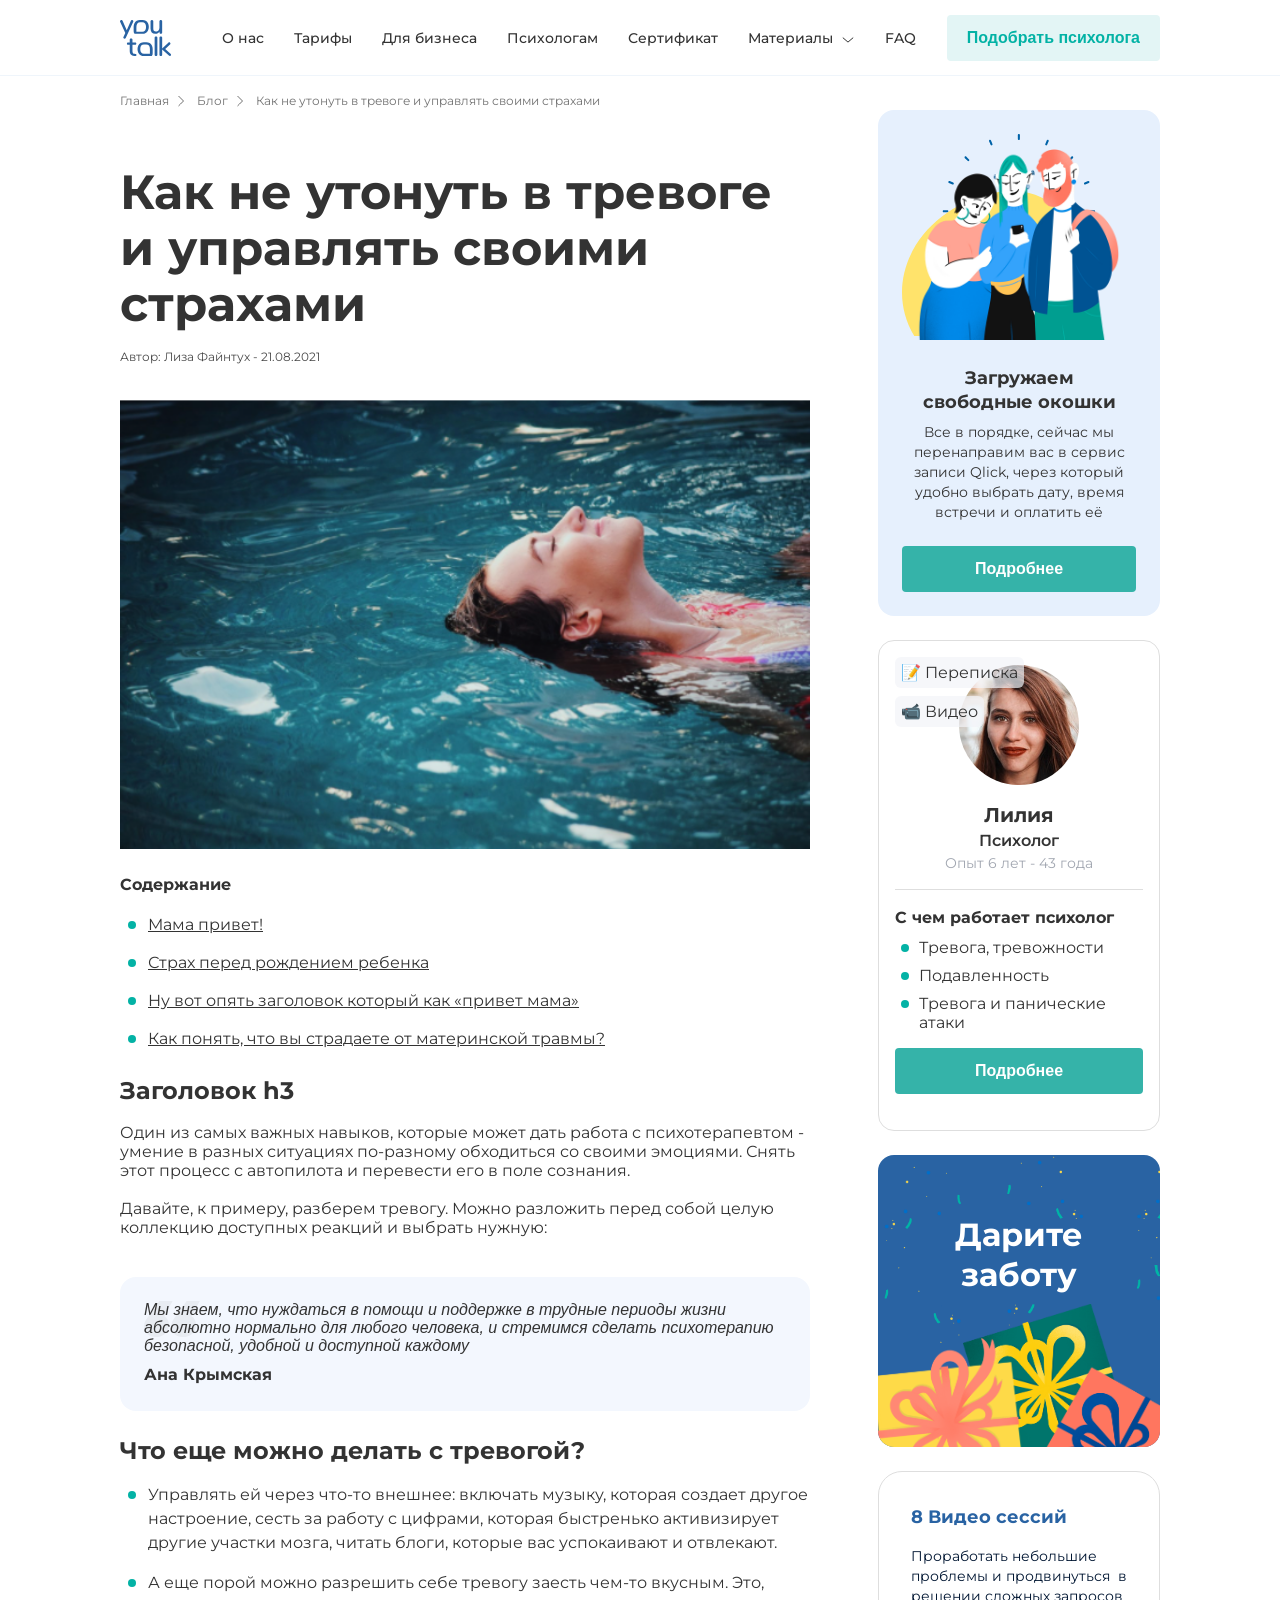
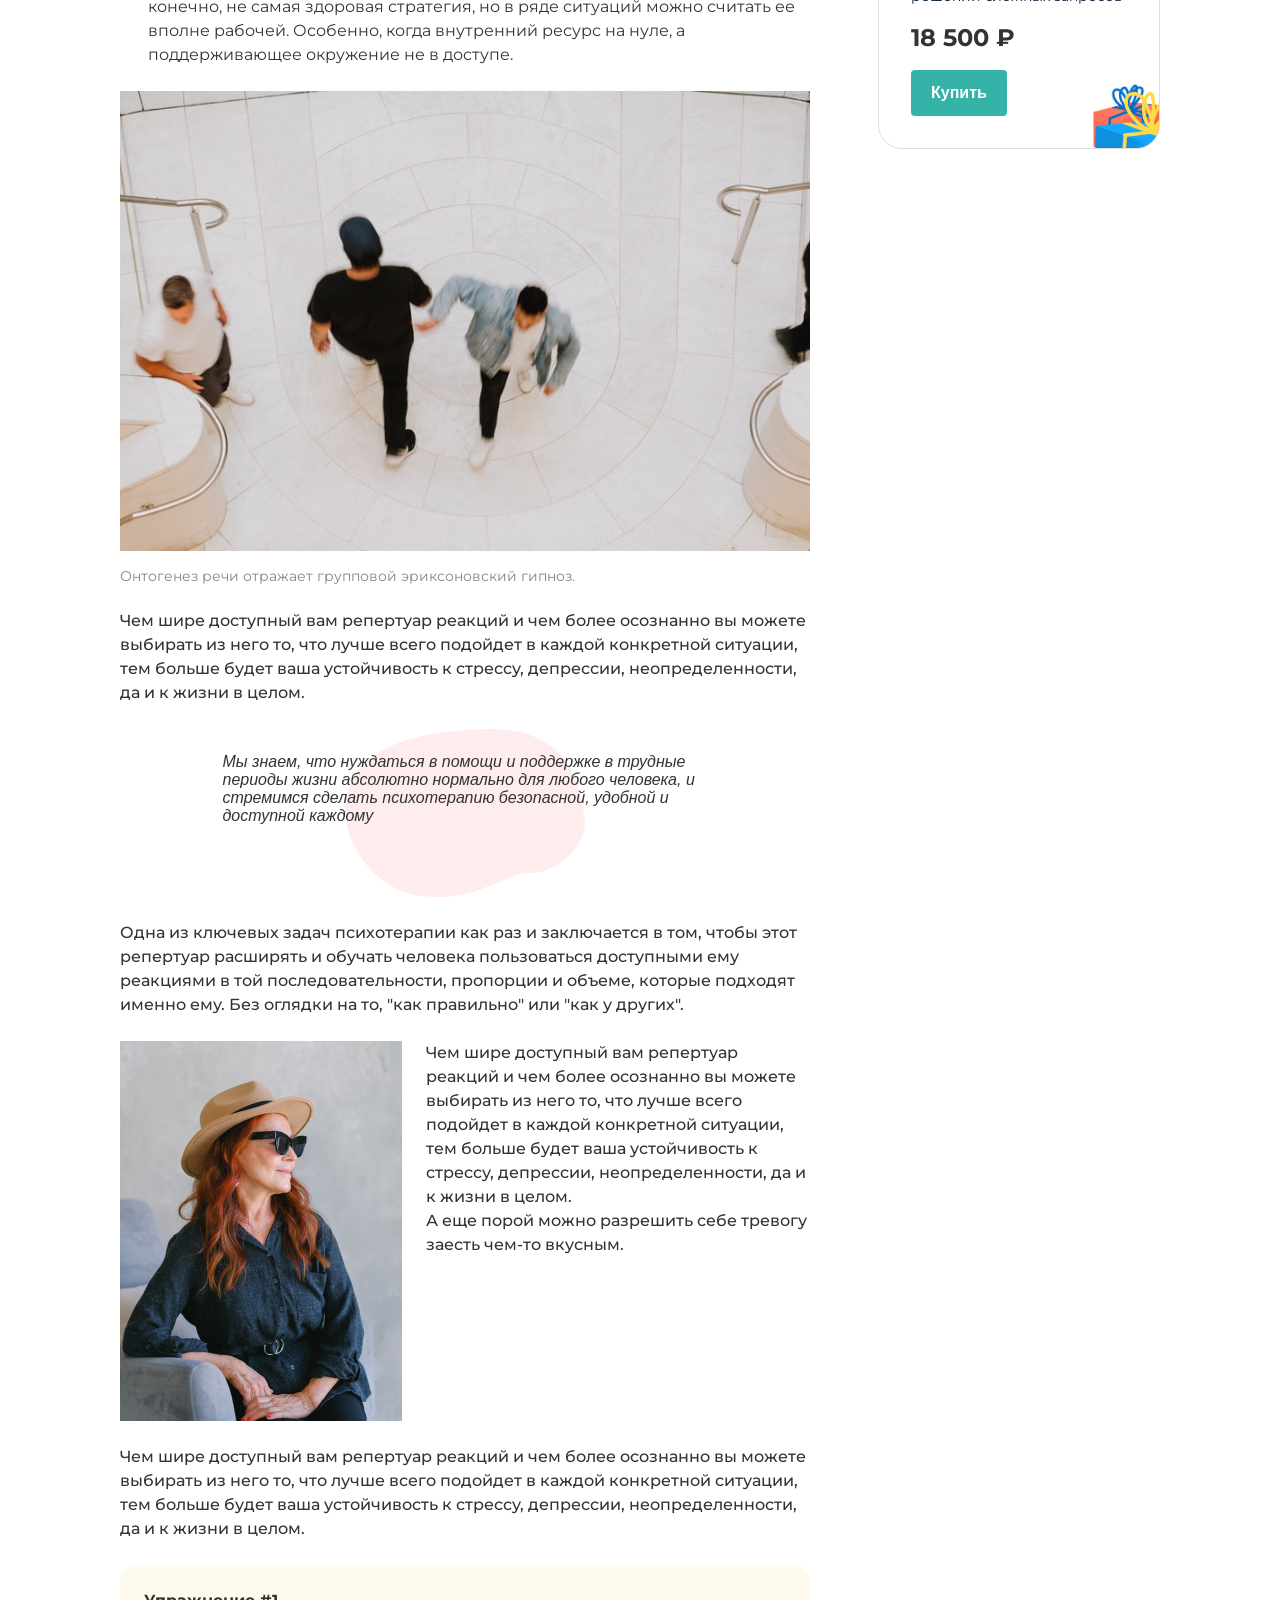
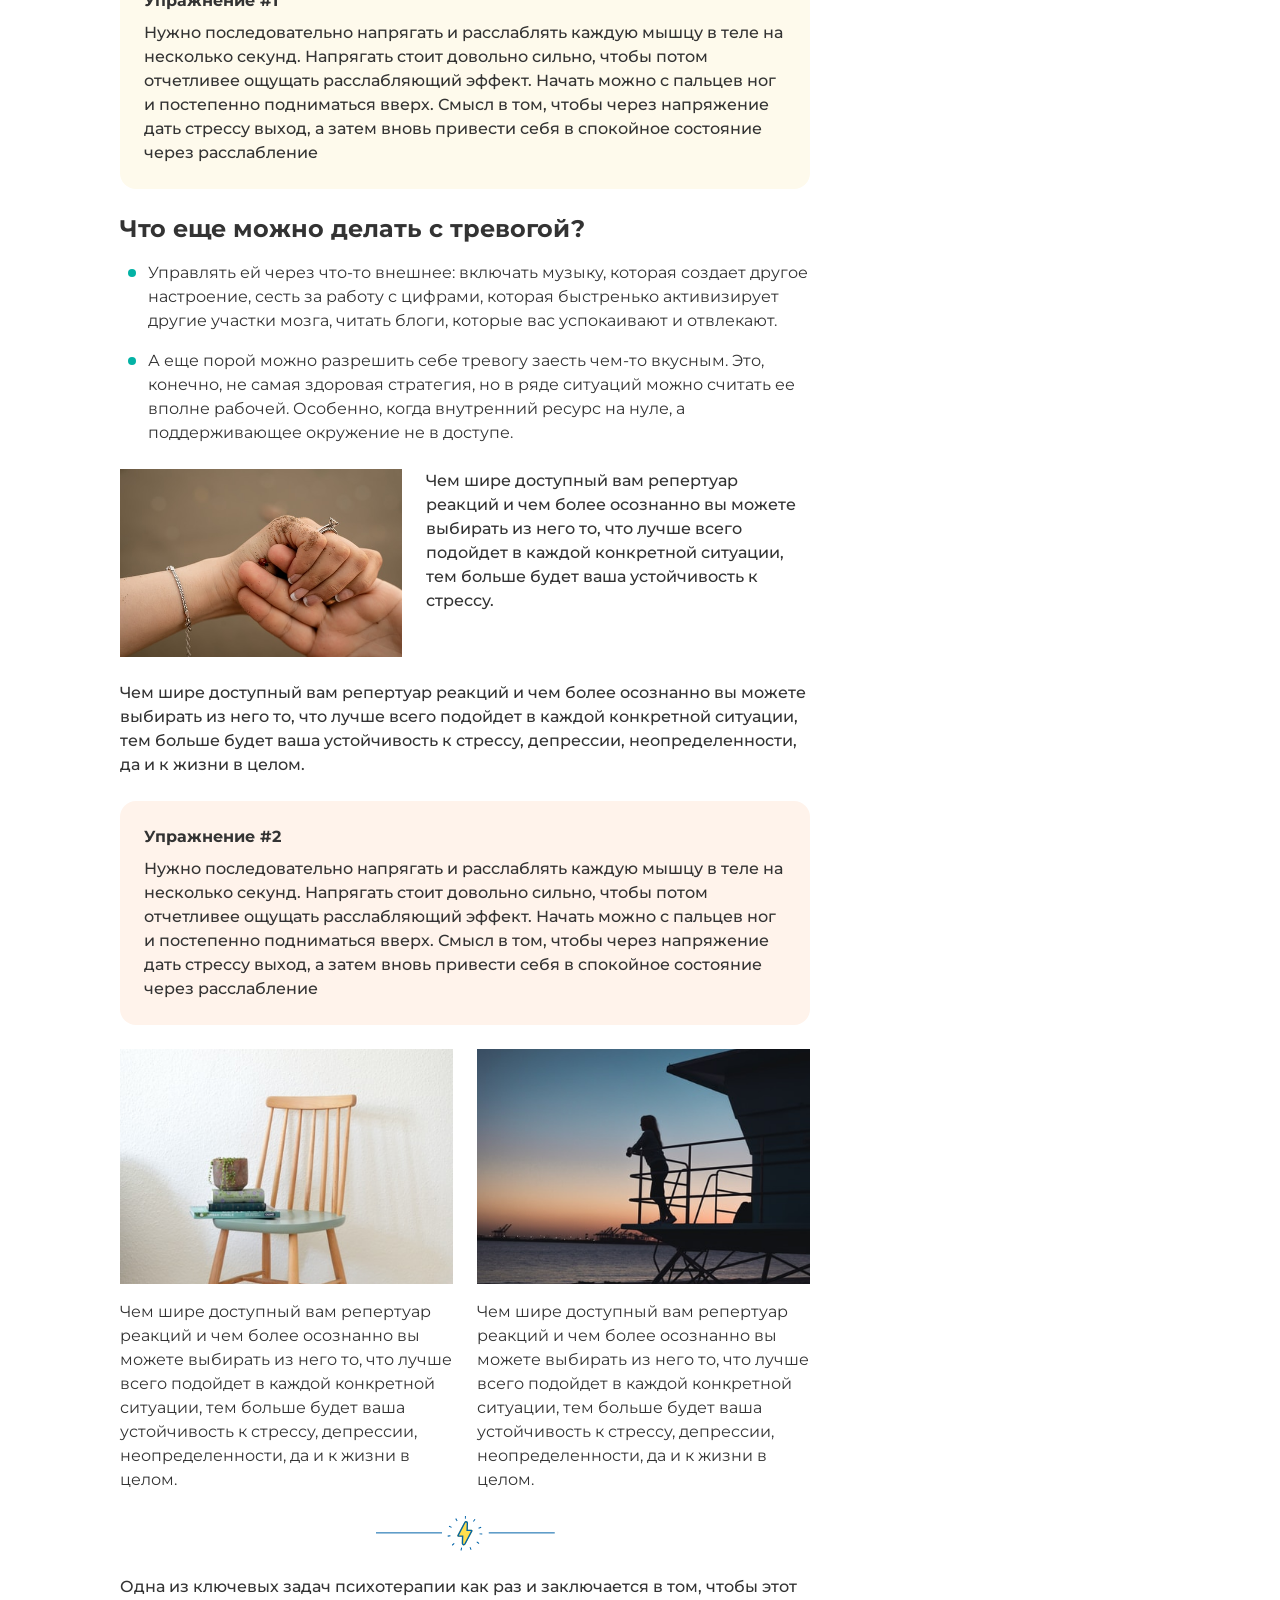
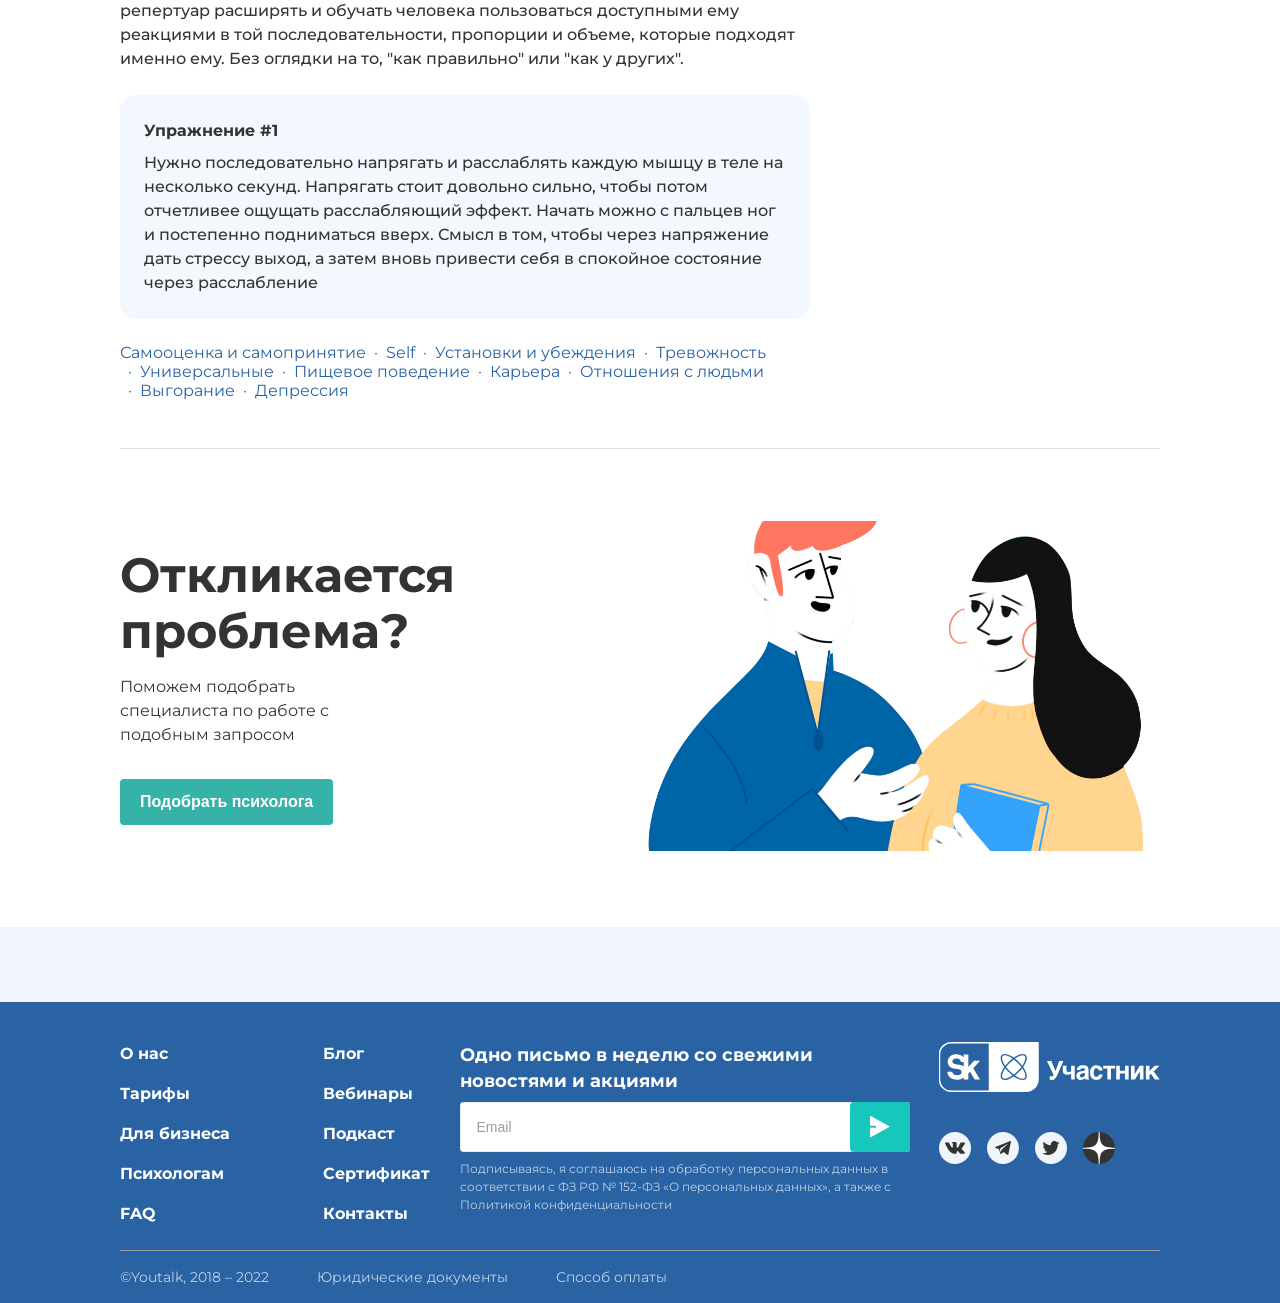
==== commit ca4a3bd6: "implement article adaptiv" ====
--- a/pages/article.html
+++ b/pages/article.html
@@ -89,7 +89,7 @@
                     <div class="article__author">
                         Автор: Лиза Файнтух - 21.08.2021
                     </div>
-                    <img src="/assets/images/swimming.png" alt="Article Image" />
+                    <img class="article__image" src="/assets/images/swimming.png" alt="Article Image" />
                     <div class="article-content">
                         <h3 class="article-content__title">Содержание</h3>
                         <ul class="list list_style_dot list_style_underlined list_size_lg">
--- a/bundles/article.css
+++ b/bundles/article.css
@@ -13,10 +13,6 @@
 
 @import '/blocks/header/header.css';
 
-@import '/blocks/header/__pick-up-button/header__pick-up-button.css';
-
-@import '/blocks/header/__menu-button/header__menu-button.css';
-
 @import '/blocks/title/title.css';
 
 @import '/blocks/breadcrumbs/breadcrumbs.css';
@@ -24,6 +20,8 @@
 @import '/blocks/article/__title/article__title.css';
 
 @import '/blocks/article/__author/article__author.css';
+
+@import '/blocks/article/__image/article__image.css';
 
 @import '/blocks/button/button.css';
 
@@ -38,6 +36,10 @@
 @import '/blocks/social-media-links/social-media-links.css';
 
 @import '/blocks/more-button-container/more-button-container.css';
+
+@import '/blocks/header/__pick-up-button/header__pick-up-button.css';
+
+@import '/blocks/header/__menu-button/header__menu-button.css';
 
 @import '/blocks/article-payload/article-payload.css';
 
